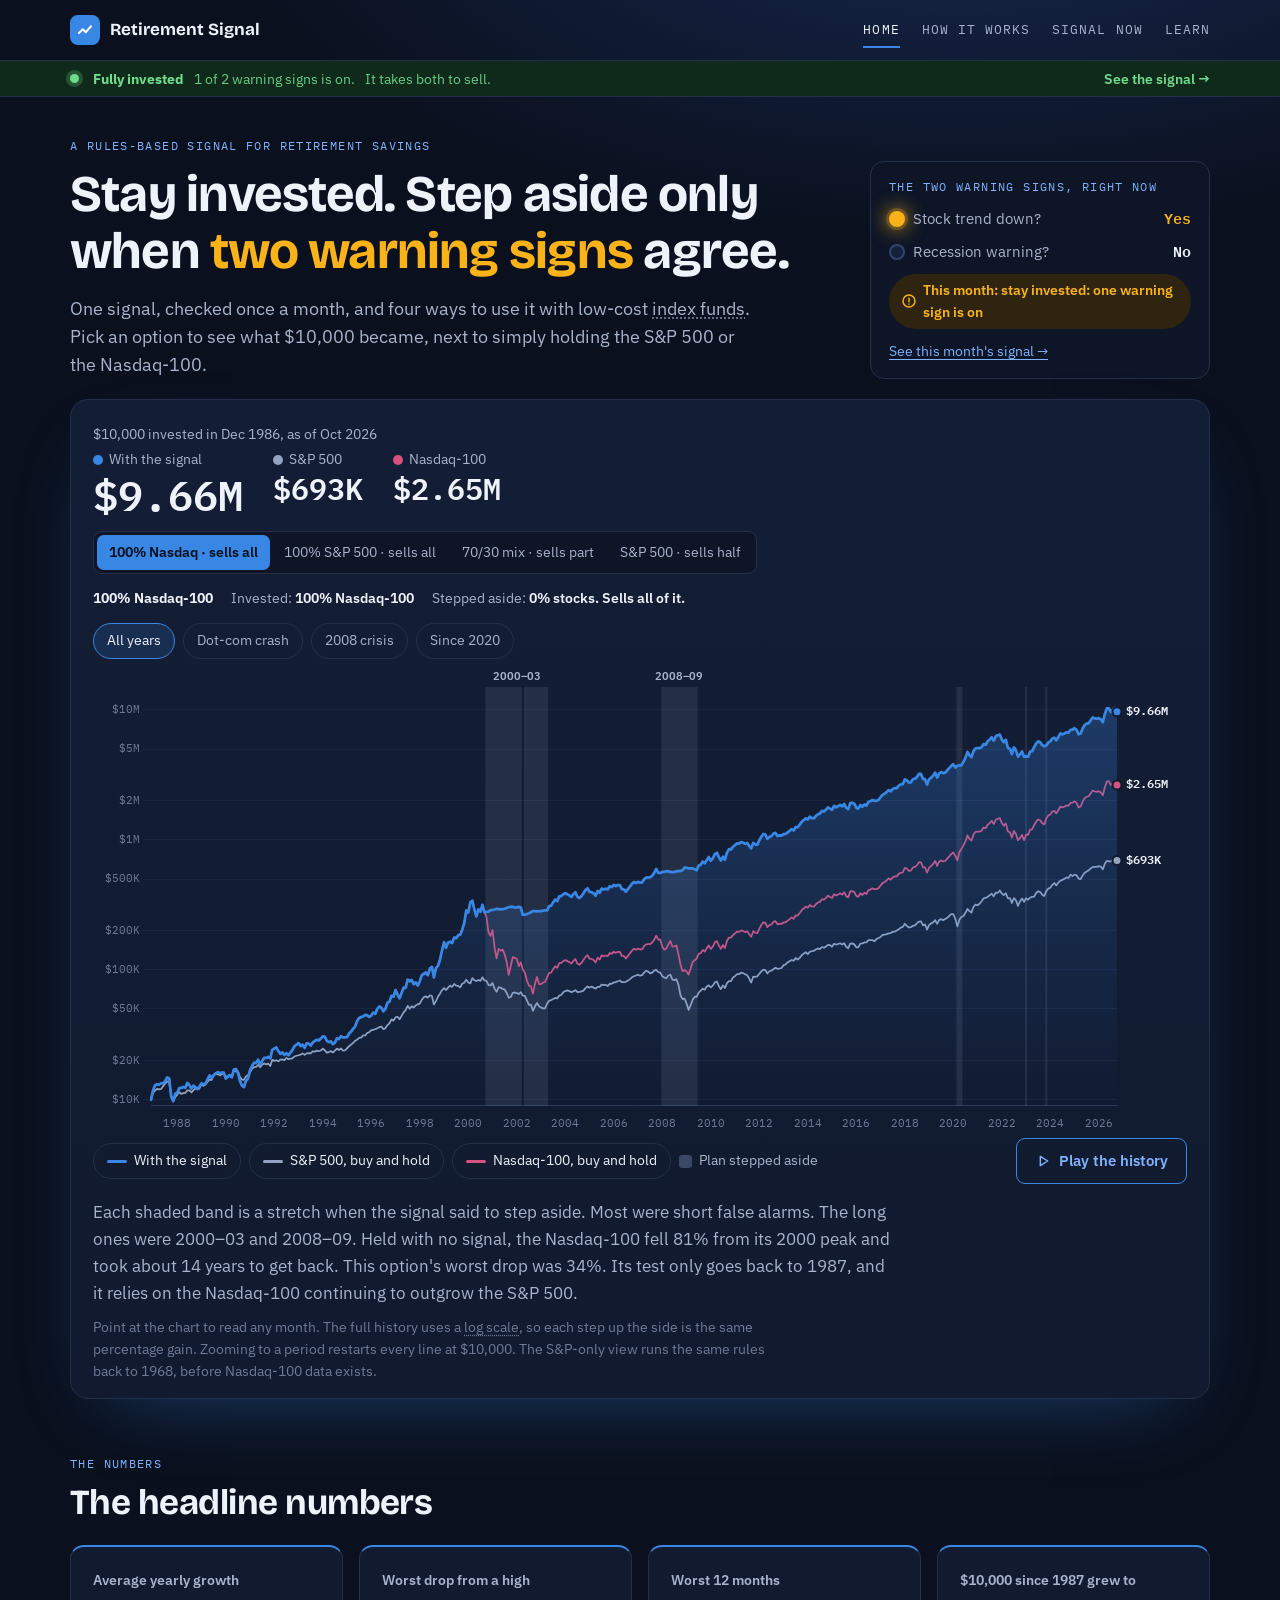
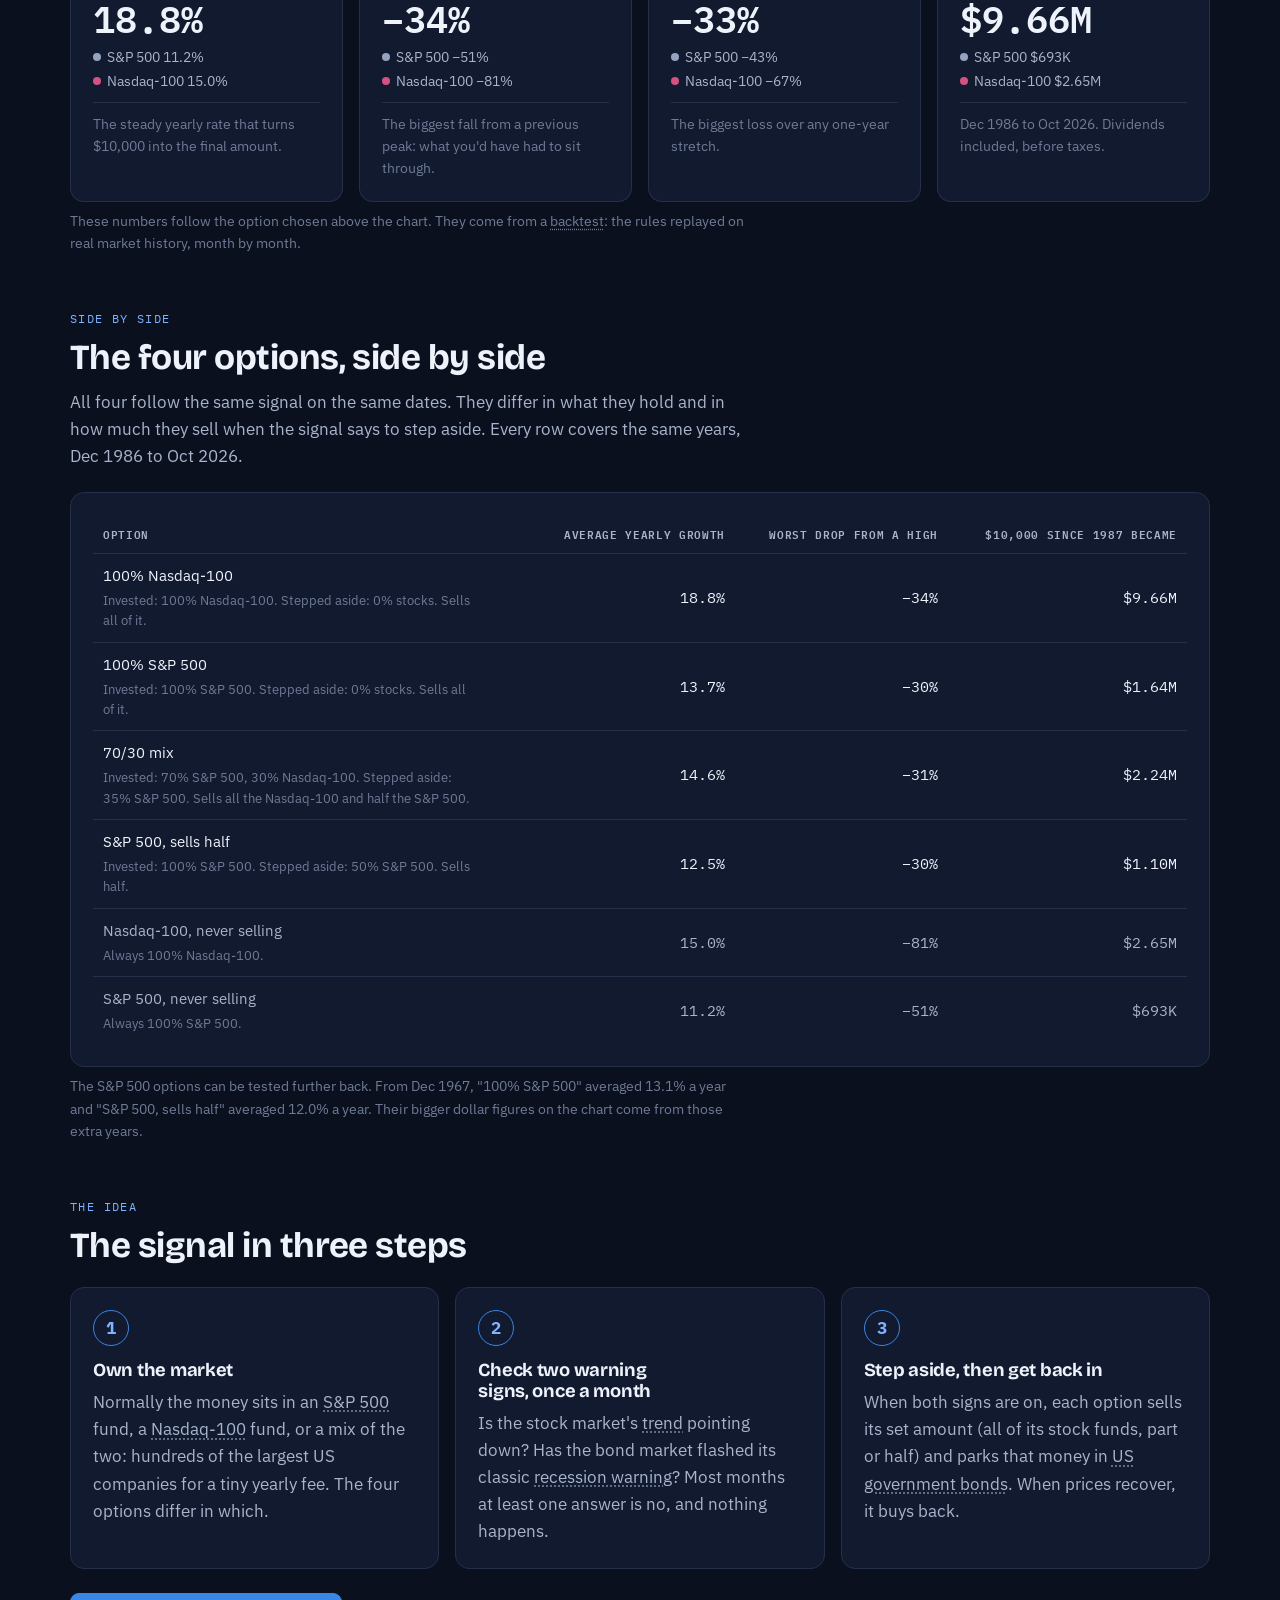
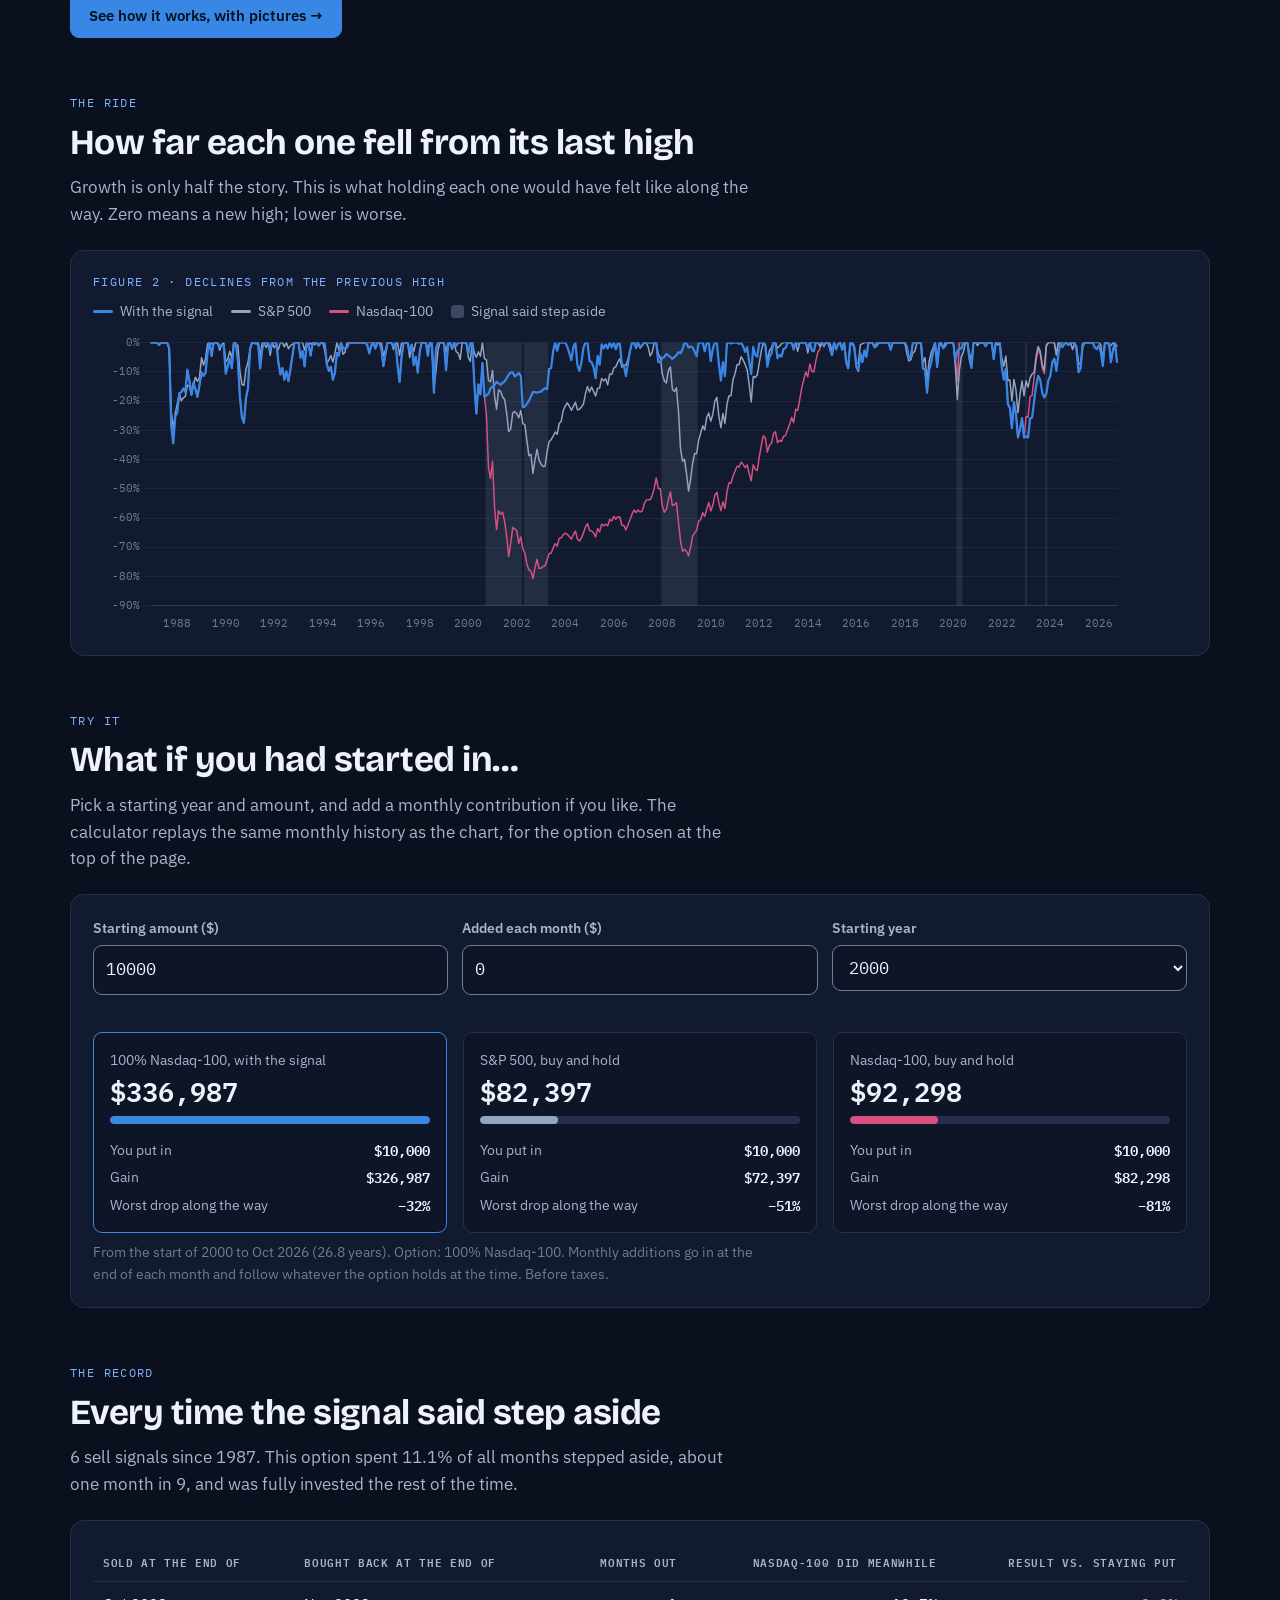
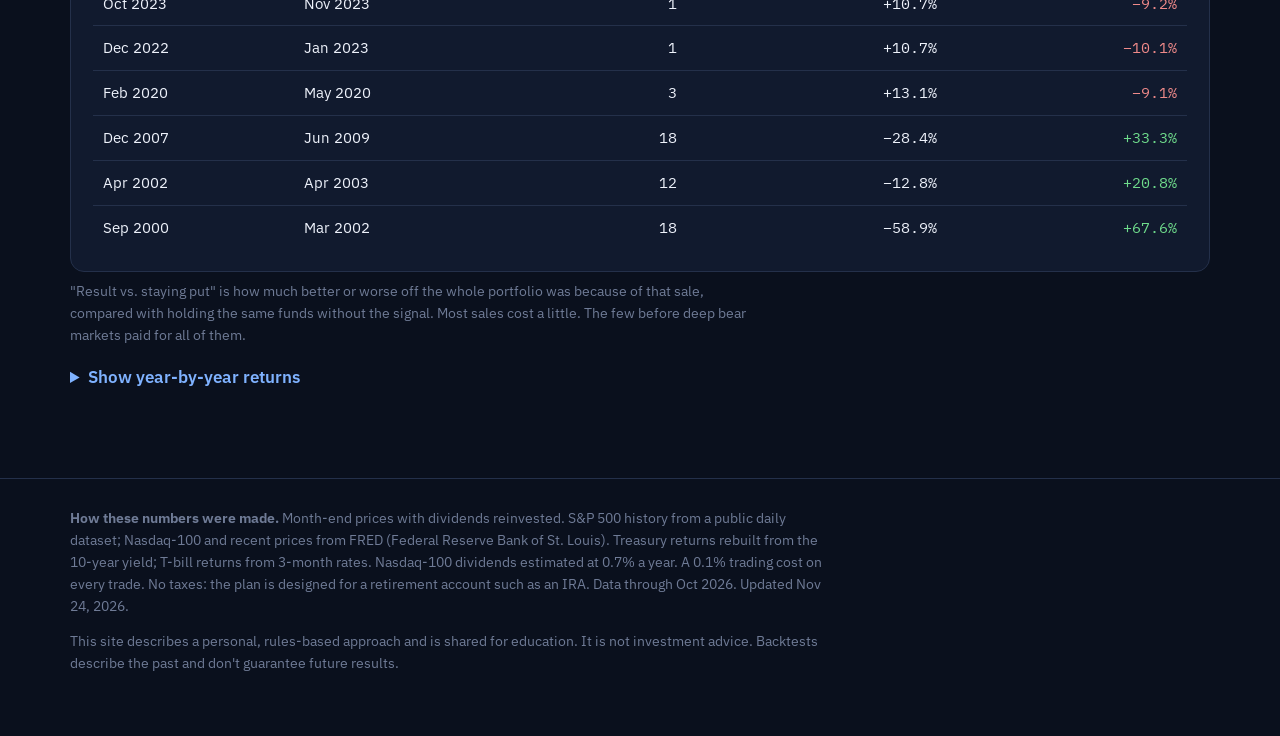
==== index.html @ 0693ae66 "First version of the site" ====
<!DOCTYPE html>
<html lang="en">
<head>
  <!-- The <head> holds information about the page: its title, fonts, styles and scripts. -->
  <meta charset="utf-8">
  <meta name="viewport" content="width=device-width, initial-scale=1">
  <title>Retirement Signal</title>
  <meta name="description" content="A simple, rules-based signal for retirement savings: stay invested in index funds and step aside only when two warning signs agree. Four options, with historical results in plain English.">
  <link rel="icon" href="data:image/svg+xml,%3Csvg xmlns=%27http://www.w3.org/2000/svg%27 viewBox=%270 0 32 32%27%3E%3Crect width=%2732%27 height=%2732%27 rx=%277%27 fill=%27%233987e5%27/%3E%3Cpath d=%27M7 22l6-6 4 4 8-9%27 fill=%27none%27 stroke=%27white%27 stroke-width=%273%27 stroke-linecap=%27round%27 stroke-linejoin=%27round%27/%3E%3C/svg%3E">
  <link rel="preconnect" href="https://fonts.googleapis.com">
  <link rel="preconnect" href="https://fonts.gstatic.com" crossorigin>
  <link rel="stylesheet" href="https://fonts.googleapis.com/css2?family=Bricolage+Grotesque:opsz,wght@12..96,400..800&amp;family=IBM+Plex+Mono:wght@400;500;600&amp;family=IBM+Plex+Sans:wght@400;500;600&amp;display=swap">
  <!-- The ?v=... on each file is a version stamp: when it changes, browsers fetch the new file instead of an old saved copy. -->
  <link rel="stylesheet" href="assets/style.css?v=94b6d9b3">
  <!-- "defer" = download now, run once the page is ready, in this order: chart library, helpers, this page. -->
  <script defer src="assets/vendor/chart.umd.js?v=4.4.1"></script>
  <script defer src="assets/common.js?v=94b6d9b3"></script>
  <script defer src="assets/home.js?v=94b6d9b3"></script>
</head>
<body data-page="home" data-charts="yes">
  <header class="nav">
    <div class="wrap">
      <a class="brand" href="index.html"><span class="brand-mark" aria-hidden="true"><svg viewBox="0 0 24 24" fill="none" stroke="currentColor" stroke-width="2.6" stroke-linecap="round" stroke-linejoin="round"><path d="M4 16l5-5 4 4 7-8"/></svg></span><span class="brand-name">Retirement Signal</span></a>
      <nav class="nav-links" aria-label="Main">
        <a class="link" href="index.html">Home</a>
        <a class="link" href="framework.html">How it works</a>
        <a class="link" href="signal.html">Signal now</a>
        <a class="link" href="learn.html">Learn</a>
      </nav>
    </div>
  </header>

  <!-- A slim strip under the menu that says where things stand right now. common.js fills it in from data/signal.json. -->
  <a class="statusbar" id="statusbar" href="signal.html" hidden>
    <span class="wrap">
      <span class="sb-dot" aria-hidden="true"></span>
      <strong id="sb-state"></strong>
      <span class="sb-detail" id="sb-detail"></span>
      <span class="sb-note" id="sb-note"></span>
      <span class="sb-more">See the signal →</span>
    </span>
  </a>

  <main>
    <section class="hero">
      <div class="wrap hero-grid">
        <div class="hero-head">
          <p class="eyebrow">A rules-based signal for retirement savings</p>
          <h1>Stay invested. Step aside only when <span class="hl">two warning signs</span> agree.</h1>
          <p class="lead">One signal, checked once a month, and four ways to use it with low-cost <a class="term" href="learn.html#index-fund">index funds</a>. Pick an option to see what $10,000 became, next to simply holding the S&amp;P 500 or the Nasdaq-100.</p>
        </div>

        <aside class="hero-side" aria-label="Where the signal stands now">
          <p class="side-title">The two warning signs, right now</p>
          <div class="lamps">
            <div class="lamp" id="lamp-trend" data-state="unknown"><i class="bulb" aria-hidden="true"></i><span class="lamp-name">Stock trend down?</span><b class="lamp-state">…</b></div>
            <div class="lamp" id="lamp-curve" data-state="unknown"><i class="bulb" aria-hidden="true"></i><span class="lamp-name">Recession warning?</span><b class="lamp-state">…</b></div>
          </div>
          <a id="status-pill" class="pill" href="signal.html" hidden></a>
          <a class="side-link" href="signal.html">See this month's signal →</a>
        </aside>

        <!-- The main chart. home.js fills in the numbers, the chips and the lines. -->
        <div class="stage">
          <p class="fig-label">Figure 1 · Growth of $10,000</p>
          <div class="stage-top">
            <div class="readout" aria-live="off">
              <div class="ro-date" id="ro-date">Loading the history…</div>
              <div class="ro-items" id="ro-items"></div>
            </div>
            <div class="toggle" id="view-toggle" role="group" aria-label="Which option to show">
              <button type="button" data-view="ndx100" aria-pressed="true">100% Nasdaq<span class="sep"> · </span><span class="sub">sells all</span></button>
              <button type="button" data-view="sp100" aria-pressed="false">100% S&amp;P 500<span class="sep"> · </span><span class="sub">sells all</span></button>
              <button type="button" data-view="plan7030" aria-pressed="false">70/30 mix<span class="sep"> · </span><span class="sub">sells part</span></button>
              <button type="button" data-view="spcore" aria-pressed="false">S&amp;P 500<span class="sep"> · </span><span class="sub">sells half</span></button>
            </div>
          </div>
          <p class="option-note"><strong id="option-name"></strong><span>Invested: <b id="option-in"></b></span><span>Stepped aside: <b id="option-out"></b></span></p>
          <div class="chips" id="ranges" role="group" aria-label="Zoom to a period"></div>
          <div class="chart-box hero-chart"><canvas id="growth" role="img" aria-label="Growth of $10,000: the chosen option compared with buying and holding the S&amp;P 500 and the Nasdaq-100"></canvas></div>
          <div class="stage-foot">
            <div class="chips legend" id="legend" role="group" aria-label="Show or hide lines"></div>
            <button type="button" class="btn play" id="play"><svg viewBox="0 0 24 24" fill="none" stroke="currentColor" stroke-width="2.2" stroke-linecap="round" stroke-linejoin="round" aria-hidden="true"><path d="M8 5l11 7-11 7z" /></svg><span>Play the history</span></button>
          </div>
          <p class="chart-note" id="reading"></p>
          <p class="chart-fine">Point at the chart to read any month. The full history uses a <a class="term" href="learn.html#log-scale">log scale</a>, so each step up the side is the same percentage gain. Zooming to a period restarts every line at $10,000. The S&amp;P-only view runs the same rules back to 1968, before Nasdaq-100 data exists.</p>
        </div>
      </div>
    </section>

    <section class="section section-stats">
      <div class="wrap">
        <header class="section-head">
          <p class="kicker">The numbers</p>
          <h2>The headline numbers</h2>
        </header>
        <div class="stats">
          <div class="stat"><div class="stat-label">Average yearly growth</div><div class="stat-value" id="s-cagr">–</div><div class="compare" id="s-cagr-b"></div><div class="stat-explain">The steady yearly rate that turns $10,000 into the final amount.</div></div>
          <div class="stat"><div class="stat-label">Worst drop from a high</div><div class="stat-value" id="s-dd">–</div><div class="compare" id="s-dd-b"></div><div class="stat-explain">The biggest fall from a previous peak: what you'd have had to sit through.</div></div>
          <div class="stat"><div class="stat-label">Worst 12 months</div><div class="stat-value" id="s-w12">–</div><div class="compare" id="s-w12-b"></div><div class="stat-explain">The biggest loss over any one-year stretch.</div></div>
          <div class="stat"><div class="stat-label" id="s-end-label">$10,000 grew to</div><div class="stat-value" id="s-end">–</div><div class="compare" id="s-end-b"></div><div class="stat-explain" id="s-end-x">Dividends included, before taxes.</div></div>
        </div>
        <p class="fine">These numbers follow the option chosen above the chart. They come from a <a class="term" href="learn.html#backtest">backtest</a>: the rules replayed on real market history, month by month.</p>
      </div>
    </section>

    <section class="section section-compare" id="compare">
      <div class="wrap">
        <header class="section-head">
          <p class="kicker">Side by side</p>
          <h2>The four options, side by side</h2>
          <p class="intro" id="compare-intro"></p>
        </header>
        <div class="panel table-wrap">
          <table>
            <thead><tr><th>Option</th><th class="num">Average yearly growth</th><th class="num">Worst drop from a high</th><th class="num" id="cmp-end-th">$10,000 became</th></tr></thead>
            <tbody id="compare-body"></tbody>
          </table>
        </div>
        <p class="fine" id="compare-note"></p>
      </div>
    </section>

    <section class="section section-steps">
      <div class="wrap">
        <header class="section-head">
          <p class="kicker">The idea</p>
          <h2>The signal in three steps</h2>
        </header>
        <ol class="steps3">
          <li><h3>Own the market</h3><p>Normally the money sits in an <a class="term" href="learn.html#sp500">S&amp;P 500</a> fund, a <a class="term" href="learn.html#nasdaq100">Nasdaq-100</a> fund, or a mix of the two: hundreds of the largest US companies for a tiny yearly fee. The four options differ in which.</p></li>
          <li><h3>Check two warning signs, once a month</h3><p>Is the stock market's <a class="term" href="learn.html#trend">trend</a> pointing down? Has the bond market flashed its classic <a class="term" href="learn.html#yield-curve">recession warning</a>? Most months at least one answer is no, and nothing happens.</p></li>
          <li><h3>Step aside, then get back in</h3><p>When both signs are on, each option sells its set amount (all of its stock funds, part or half) and parks that money in <a class="term" href="learn.html#treasuries">US government bonds</a>. When prices recover, it buys back.</p></li>
        </ol>
        <p class="actions"><a class="btn primary" href="framework.html">See how it works, with pictures →</a></p>
      </div>
    </section>

    <section class="section section-ride">
      <div class="wrap">
        <header class="section-head">
          <p class="kicker">The ride</p>
          <h2>How far each one fell from its last high</h2>
          <p class="intro">Growth is only half the story. This is what holding each one would have felt like along the way. Zero means a new high; lower is worse.</p>
        </header>
        <div class="panel chart-card">
          <p class="fig-label">Figure 2 · Declines from the previous high</p>
          <div class="legend-static">
            <span><i class="key-line" style="background:var(--c-plan)"></i><span id="lg-plan2">With the signal</span></span>
            <span><i class="key-line" style="background:var(--c-sp)"></i>S&amp;P 500</span>
            <span class="ndx-only"><i class="key-line" style="background:var(--c-ndx)"></i>Nasdaq-100</span>
            <span><i class="key-box"></i>Signal said step aside</span>
          </div>
          <div class="chart-box mid"><canvas id="drawdown" role="img" aria-label="Declines from previous highs: the chosen option compared with the S&amp;P 500 and the Nasdaq-100"></canvas></div>
        </div>
      </div>
    </section>

    <section class="section section-calc" id="calculator">
      <div class="wrap">
        <header class="section-head">
          <p class="kicker">Try it</p>
          <h2>What if you had started in…</h2>
          <p class="intro">Pick a starting year and amount, and add a monthly contribution if you like. The calculator replays the same monthly history as the chart, for the option chosen at the top of the page.</p>
        </header>
        <div class="panel">
          <form class="calc-form" id="calc" novalidate>
            <div class="field"><label for="c-amount">Starting amount ($)</label><input id="c-amount" type="number" min="0" step="1000" value="10000" inputmode="numeric"><div class="field-error" id="e-amount" role="alert"></div></div>
            <div class="field"><label for="c-monthly">Added each month ($)</label><input id="c-monthly" type="number" min="0" step="50" value="0" inputmode="numeric"><div class="field-error" id="e-monthly" role="alert"></div></div>
            <div class="field"><label for="c-year">Starting year</label><select id="c-year"></select><div class="field-error"></div></div>
          </form>
          <div class="results" id="calc-results"></div>
          <p class="fine" id="calc-note"></p>
        </div>
      </div>
    </section>

    <section class="section section-sales">
      <div class="wrap">
        <header class="section-head">
          <p class="kicker">The record</p>
          <h2>Every time the signal said step aside</h2>
          <p class="intro" id="sales-intro"></p>
        </header>
        <div class="panel table-wrap">
          <table>
            <thead><tr><th>Sold at the end of</th><th>Bought back at the end of</th><th class="num">Months out</th><th class="num" id="th-stocks">Stocks did meanwhile</th><th class="num">Result vs. staying put</th></tr></thead>
            <tbody id="sales"></tbody>
          </table>
        </div>
        <p class="fine">"Result vs. staying put" is how much better or worse off the whole portfolio was because of that sale, compared with holding the same funds without the signal. Most sales cost a little. The few before deep bear markets paid for all of them.</p>
        <details class="more">
          <summary>Show year-by-year returns</summary>
          <div class="panel table-wrap">
            <table>
              <thead><tr><th>Year</th><th class="num" id="th-plan-yr">With the signal</th><th class="num">S&amp;P 500</th><th class="num ndx-only">Nasdaq-100</th><th class="num">Vs. S&amp;P 500</th></tr></thead>
              <tbody id="years"></tbody>
            </table>
          </div>
        </details>
      </div>
    </section>
  </main>

  <footer class="footer">
    <div class="wrap">
      <p><strong>How these numbers were made.</strong> Month-end prices with dividends reinvested. S&amp;P 500 history from a public daily dataset; Nasdaq-100 and recent prices from FRED (Federal Reserve Bank of St. Louis). Treasury returns rebuilt from the 10-year yield; T-bill returns from 3-month rates. Nasdaq-100 dividends estimated at 0.7% a year. A 0.1% trading cost on every trade. No taxes: the plan is designed for a retirement account such as an IRA. <span id="updated"></span></p>
      <p>This site describes a personal, rules-based approach and is shared for education. It is not investment advice. Backtests describe the past and don't guarantee future results.</p>
    </div>
  </footer>
</body>
</html>
---- assets/style.css ----
/* ==========================================================================
   style.css — "Night Watch": a dark instrument panel.
   The plan keeps watch; two warning lamps sit beside the chart.

   How CSS works in one sentence: a "selector" picks elements on the page
   (like .panel or h1) and the lines inside { } set how they look.
   The --names in :root are the design's settings. Change a color here
   and it changes everywhere, charts included (the scripts read these too).
   ========================================================================== */
:root {
  color-scheme: dark;
  /* page */
  --bg: #0a101d;  --surface: #111a2e;  --surface-2: #0d1526;  --field: #0d1526;
  --ink: #eef2fb;  --ink-2: #a9b4cc;  --ink-3: #6f7b96;  --line: #24304a;
  --link: #7fb2ff;  --focus: #7fb2ff;  --accent: #3987e5;  --accent-ink: #06101f;
  /* chart lines: this plan, S&P 500, Nasdaq-100 */
  --c-plan: #3987e5;  --c-sp: #93a3c0;  --c-ndx: #d55181;
  --c-band: rgba(147, 163, 192, 0.14);  --c-band-key: #3a4865;
  --c-grid: #1a2540;  --c-axis: #2c3a58;  --c-ink: #eef2fb;  --c-ink-2: #a9b4cc;  --c-ink-3: #6f7b96;
  --c-surface: #111a2e;  --c-tip: #0a101d;  --c-neg: #e66767;
  --chart-area: 0.3;  --chart-plan-width: 2.75;  --tip-radius: 8;
  /* status: good / warning / bad */
  --good: #0ca30c;  --good-bg: #0f2a1b;  --good-ink: #6fdc8c;
  --warn: #fab219;  --warn-bg: #2e2410;  --warn-ink: #fab219;
  --bad: #d03b3b;   --bad-bg: #321717;   --bad-ink: #f08a8a;
  --seg-safe: #199e70;  --seg-bills: #9ec5f4;  --seg-bills-ink: #06101f;
  /* shape and type */
  --radius: 14px;  --radius-sm: 9px;  --wrap: 1180px;
  --font-display: "Bricolage Grotesque", "Segoe UI", system-ui, sans-serif;
  --font-body: "IBM Plex Sans", "Segoe UI", system-ui, sans-serif;
  --font-ui: "IBM Plex Sans", "Segoe UI", system-ui, sans-serif;
  --font-num: "IBM Plex Mono", Consolas, "Courier New", monospace;
}
/* ---------- layout shared by the whole site ---------- */
*, *::before, *::after { box-sizing: border-box; }
html { scroll-behavior: smooth; -webkit-text-size-adjust: 100%; }
body {
  margin: 0;
  background: var(--bg);
  color: var(--ink);
  font-family: var(--font-body);
  font-size: 17px;
  line-height: 1.6;
}
[hidden] { display: none !important; }
a { color: var(--link); text-underline-offset: 3px; }
a.term { color: inherit; text-decoration: underline dotted var(--ink-3); }
a.term:hover { color: var(--link); }
h1, h2, h3 { font-family: var(--font-display); line-height: 1.12; margin: 0; text-wrap: balance; }
p { margin: 0 0 1em; }
strong { font-weight: 650; }
:focus-visible { outline: 3px solid var(--focus); outline-offset: 2px; }
.wrap { width: 100%; max-width: var(--wrap, 1120px); margin: 0 auto; padding: 0 20px; }
.wrap.narrow { max-width: 800px; }

/* navigation */
.nav .wrap { display: flex; align-items: center; justify-content: space-between; gap: 12px 24px; flex-wrap: wrap; min-height: 60px; padding-top: 8px; padding-bottom: 8px; }
.brand { display: inline-flex; align-items: center; gap: 10px; text-decoration: none; color: var(--ink); font-family: var(--font-display); font-weight: 700; }
.brand-mark { width: 30px; height: 30px; display: grid; place-items: center; flex: none; }
.brand-mark svg { width: 18px; height: 18px; }
.nav-links { display: flex; flex-wrap: wrap; gap: 4px 22px; }
.nav .link { color: var(--ink-2); text-decoration: none; font-family: var(--font-ui); font-size: 0.95rem; padding: 6px 0; white-space: nowrap; }
.nav .link:hover, .nav .link[aria-current="page"] { color: var(--ink); }

/* hero: heading, the warning lamps and the main chart */
.hero-grid { display: grid; gap: 20px 32px; grid-template-columns: minmax(0, 1fr); }
.hero-head h1 { font-size: clamp(1.9rem, 4.2vw, 3.2rem); }
.lead { font-size: 1.1rem; color: var(--ink-2); max-width: 62ch; margin: 14px 0 0; }
.eyebrow, .kicker, .fig-label, .side-title, .rule-when { font-family: var(--font-ui); font-size: 0.8rem; margin: 0 0 10px; color: var(--ink-2); }
.hero-side { display: flex; flex-direction: column; gap: 10px; align-items: flex-start; min-width: 0; }
.side-title { margin: 0; }
.side-link { font-family: var(--font-ui); font-size: 0.9rem; }
.lamps { display: flex; flex-wrap: wrap; gap: 8px 18px; }
.lamp { display: inline-flex; align-items: center; gap: 8px; font-family: var(--font-ui); font-size: 0.92rem; }
.bulb { width: 14px; height: 14px; border-radius: 50%; flex: none; background: var(--ink-3); }
.lamp[data-state="on"] .bulb { background: var(--warn); }
.lamp[data-state="off"] .bulb { background: var(--good); }
.lamp-name { color: var(--ink-2); }
.pill { display: inline-flex; align-items: center; gap: 6px; padding: 5px 12px; border-radius: 999px; font-family: var(--font-ui); font-weight: 600; font-size: 0.88rem; text-decoration: none; }
.pill svg { width: 16px; height: 16px; flex: none; }
.pill.good { background: var(--good-bg); color: var(--good-ink); }
.pill.warn { background: var(--warn-bg); color: var(--warn-ink); }
.pill.bad { background: var(--bad-bg); color: var(--bad-ink); }

.stage { min-width: 0; }
.stage-top { display: flex; flex-wrap: wrap; justify-content: space-between; align-items: flex-end; gap: 12px 24px; }
.readout { min-width: 0; }
.ro-date { font-family: var(--font-ui); font-size: 0.9rem; color: var(--ink-2); min-height: 1.4em; }
.ro-items { display: flex; flex-wrap: wrap; gap: 6px 30px; margin-top: 4px; }
.ro-name { display: flex; align-items: center; gap: 6px; font-family: var(--font-ui); font-size: 0.85rem; color: var(--ink-2); }
.ro-val { display: block; font-family: var(--font-num); font-size: clamp(1.25rem, 2.6vw, 1.9rem); font-weight: 600; line-height: 1.15; font-variant-numeric: tabular-nums; }
.ro-plan .ro-val { font-size: clamp(1.6rem, 3.6vw, 2.6rem); }
.dot { width: 10px; height: 10px; border-radius: 50%; display: inline-block; flex: none; }
.toggle { display: inline-flex; flex-wrap: wrap; gap: 2px; padding: 3px; border: 1px solid var(--line); border-radius: var(--radius-sm); background: var(--surface); }
.toggle button, .chip, .btn { font: inherit; font-family: var(--font-ui); cursor: pointer; }
.toggle button { font-size: 0.85rem; border: 0; background: transparent; color: var(--ink-2); padding: 7px 12px; border-radius: calc(var(--radius-sm) - 2px); }
.toggle button[aria-pressed="true"] { background: var(--accent); color: var(--accent-ink); font-weight: 600; }
.chips { display: flex; flex-wrap: wrap; gap: 8px; align-items: center; margin: 14px 0 6px; }
.chip { display: inline-flex; align-items: center; gap: 7px; font-size: 0.85rem; padding: 6px 13px; border-radius: 999px; border: 1px solid var(--line); background: transparent; color: var(--ink-2); }
.chip:hover { color: var(--ink); border-color: var(--ink-3); }
.chip[aria-pressed="true"] { background: var(--ink); color: var(--bg); border-color: var(--ink); }
.chip.series[aria-pressed="true"] { background: transparent; color: var(--ink); border-color: var(--line); }
.chip.series[aria-pressed="false"] { opacity: 0.5; text-decoration: line-through; }
.chip-key, .legend-static span { display: inline-flex; align-items: center; gap: 7px; font-family: var(--font-ui); font-size: 0.85rem; color: var(--ink-2); }
.legend-static { display: flex; flex-wrap: wrap; gap: 6px 18px; margin-bottom: 10px; }
.key-line { width: 20px; height: 3px; border-radius: 2px; display: inline-block; flex: none; }
.key-line.dashed { background: repeating-linear-gradient(90deg, var(--c-sp) 0 6px, transparent 6px 10px); }
.key-box { width: 13px; height: 13px; border-radius: 3px; display: inline-block; flex: none; background: var(--c-band-key); }
.key-box.k-pos { background: color-mix(in srgb, var(--c-plan) 35%, transparent); }
.key-box.k-neg { background: color-mix(in srgb, var(--c-neg) 65%, transparent); }
.key-box.k-pos.solid { background: var(--c-plan); }
.key-box.k-neg.solid { background: var(--c-neg); }
.chart-box { position: relative; height: 240px; }
.chart-box.hero-chart { height: clamp(320px, 52vh, 520px); }
.chart-box.mid { height: 300px; }
.stage-foot { display: flex; flex-wrap: wrap; justify-content: space-between; align-items: center; gap: 10px 20px; }
.stage-foot .chips { margin: 10px 0; }
.btn { display: inline-flex; align-items: center; gap: 8px; text-decoration: none; font-weight: 600; font-size: 0.92rem; padding: 10px 18px; border-radius: var(--radius-sm); border: 1px solid var(--line); background: var(--surface); color: var(--ink); }
.btn svg { width: 16px; height: 16px; }
.btn.primary { background: var(--accent); border-color: var(--accent); color: var(--accent-ink); }
.chart-note { color: var(--ink-2); margin: 10px 0 6px; max-width: 80ch; }
.chart-fine, .fine { font-size: 0.86rem; color: var(--ink-3); margin: 8px 0 0; max-width: 85ch; }
.fine strong { color: var(--ink-2); }

/* sections */
.section { padding: 56px 0 0; }
.section-head { margin-bottom: 22px; }
.section-head h2, .page-head h1 { font-size: clamp(1.5rem, 3vw, 2.2rem); }
.page-head h1 { font-size: clamp(1.9rem, 4.2vw, 3rem); }
.page-head { padding: 44px 0 8px; }
.intro { color: var(--ink-2); font-size: 1.05rem; max-width: 68ch; margin: 12px 0 0; }
.actions { display: flex; flex-wrap: wrap; gap: 12px; margin: 24px 0 0; }
.panel, .card, .stat { background: var(--surface); border: 1px solid var(--line); border-radius: var(--radius); padding: 22px; min-width: 0; }
.wrap > .panel + .panel, .wrap > .cards + .panel, .wrap > .split + .panel, .wrap > .status + .panel { margin-top: 16px; }

/* headline numbers */
.stats { display: grid; gap: 16px; grid-template-columns: repeat(auto-fit, minmax(230px, 1fr)); }
.stat-label { font-family: var(--font-ui); font-size: 0.88rem; font-weight: 600; color: var(--ink-2); }
.stat-value { font-family: var(--font-num); font-size: 2.3rem; font-weight: 600; line-height: 1.1; margin: 8px 0 6px; font-variant-numeric: tabular-nums; }
.compare { display: flex; flex-wrap: wrap; gap: 2px 14px; font-family: var(--font-ui); font-size: 0.86rem; color: var(--ink-2); }
.compare span { display: inline-flex; align-items: center; gap: 6px; white-space: nowrap; }
.compare .dot { width: 8px; height: 8px; }
.stat-explain { font-size: 0.86rem; color: var(--ink-3); margin-top: 10px; padding-top: 10px; border-top: 1px solid var(--line); }

/* three steps */
.steps3 { list-style: none; counter-reset: s; margin: 0; padding: 0; display: grid; gap: 16px; grid-template-columns: minmax(0, 1fr); }
@media (min-width: 860px) { .steps3 { grid-template-columns: repeat(3, minmax(0, 1fr)); } }
.steps3 li { counter-increment: s; background: var(--surface); border: 1px solid var(--line); border-radius: var(--radius); padding: 22px; }
.steps3 li::before { content: counter(s); display: grid; place-items: center; width: 36px; height: 36px; border-radius: 50%; background: var(--accent); color: var(--accent-ink); font-family: var(--font-num); font-weight: 700; margin-bottom: 14px; }
.steps3 h3, .card h3 { font-size: 1.15rem; margin-bottom: 8px; }
.steps3 p, .card p { color: var(--ink-2); margin: 0; }

/* calculator */
.calc-form { display: grid; gap: 14px; grid-template-columns: repeat(auto-fit, minmax(190px, 1fr)); margin-bottom: 18px; }
.field label { display: block; font-family: var(--font-ui); font-size: 0.86rem; font-weight: 600; color: var(--ink-2); margin-bottom: 6px; }
.field input, .field select { width: 100%; font: inherit; font-family: var(--font-num); padding: 10px 12px; border-radius: var(--radius-sm); border: 1px solid var(--ink-3); background: var(--field); color: var(--ink); }
.field-error { color: var(--bad-ink); font-family: var(--font-ui); font-size: 0.8rem; min-height: 1.2em; margin-top: 4px; }
.results { display: grid; gap: 16px; grid-template-columns: repeat(auto-fit, minmax(230px, 1fr)); transition: opacity 0.15s; }
.results.stale { opacity: 0.35; }
.result { border: 1px solid var(--line); border-radius: var(--radius-sm); padding: 16px; background: var(--surface-2); min-width: 0; }
.result-name { font-family: var(--font-ui); font-size: 0.86rem; color: var(--ink-2); }
.result-value { font-family: var(--font-num); font-size: 1.7rem; font-weight: 600; line-height: 1.2; margin: 4px 0 8px; font-variant-numeric: tabular-nums; }
.result-bar { height: 8px; border-radius: 4px; background: var(--line); margin-bottom: 10px; overflow: hidden; }
.result-bar i { display: block; height: 100%; border-radius: 4px; }
.result.plan .result-bar i { background: var(--c-plan); }
.result.sp .result-bar i { background: var(--c-sp); }
.result.ndx .result-bar i { background: var(--c-ndx); }
.result-row { display: flex; justify-content: space-between; gap: 12px; font-family: var(--font-ui); font-size: 0.88rem; color: var(--ink-2); padding-top: 5px; }
.result-row b { color: var(--ink); font-family: var(--font-num); font-weight: 600; font-variant-numeric: tabular-nums; }

/* tables */
.table-wrap { overflow-x: auto; }
table { width: 100%; border-collapse: collapse; font-size: 0.93rem; }
th, td { text-align: left; padding: 10px 10px; border-bottom: 1px solid var(--line); }
th { font-family: var(--font-ui); color: var(--ink-2); font-weight: 600; font-size: 0.82rem; vertical-align: bottom; }
td.muted { color: var(--ink-2); }
td.num, th.num { text-align: right; font-family: var(--font-num); font-variant-numeric: tabular-nums; white-space: nowrap; }
tbody tr:last-child td { border-bottom: 0; }
.up { color: var(--good-ink); }
.down { color: var(--bad-ink); }
details.more { margin-top: 18px; }
details > summary { cursor: pointer; font-family: var(--font-ui); font-weight: 600; color: var(--link); margin-bottom: 14px; }

/* how it works */
.cards { display: grid; gap: 16px; }
.cards.cols-3 { grid-template-columns: minmax(0, 1fr); }
@media (min-width: 640px) { .cards.cols-3 { grid-template-columns: repeat(2, minmax(0, 1fr)); } }
@media (min-width: 960px) { .cards.cols-3 { grid-template-columns: repeat(3, minmax(0, 1fr)); } }
.rule { border-top-width: 4px; }
.rule.go { border-top-color: var(--good); }
.rule.stop { border-top-color: var(--bad); }
.rule.wait { border-top-color: var(--warn); }
.rule-when { margin-bottom: 6px; }
.allocs { margin-top: 16px; }
.alloc + .alloc { margin-top: 18px; }
.alloc-name { font-family: var(--font-ui); font-weight: 600; margin-bottom: 8px; }
.bar { display: flex; gap: 2px; min-height: 34px; border-radius: 6px; overflow: hidden; }
.seg { display: flex; align-items: center; padding: 6px 10px; font-family: var(--font-ui); font-size: 0.82rem; font-weight: 600; line-height: 1.2; color: #fff; min-width: 0; }
.seg.s-sp { background: var(--c-plan); }
.seg.s-ndx { background: var(--c-ndx); }
.seg.s-safe { background: var(--seg-safe); }
.seg.s-bills { background: var(--seg-bills); color: var(--seg-bills-ink); }
.split { display: grid; gap: 24px; align-items: start; grid-template-columns: minmax(0, 1fr); }
@media (min-width: 900px) { .split { grid-template-columns: minmax(0, 5fr) minmax(0, 7fr); } .split.even { grid-template-columns: minmax(0, 1fr) minmax(0, 1fr); } }
.prose p { max-width: 62ch; }
.callout { border-left: 3px solid var(--accent); padding: 2px 0 2px 16px; color: var(--ink-2); }
figure { margin: 0; }
.figure { background: var(--surface); border: 1px solid var(--line); border-radius: var(--radius); padding: 18px; }
.figure svg { width: 100%; height: auto; display: block; }
.figure figcaption { font-size: 0.86rem; color: var(--ink-3); margin-top: 10px; }
.timeline { list-style: none; margin: 0; padding: 0; }
.timeline li { position: relative; padding: 0 0 20px 32px; }
.timeline li:last-child { padding-bottom: 0; }
.timeline li::before { content: ""; position: absolute; left: 8px; top: 8px; bottom: -8px; width: 2px; background: var(--line); }
.timeline li:last-child::before { display: none; }
.timeline li::after { content: ""; position: absolute; left: 2px; top: 6px; width: 14px; height: 14px; border-radius: 50%; background: var(--surface); border: 3px solid var(--ink-3); }
.timeline li.stop::after { border-color: var(--bad); }
.timeline li.go::after { border-color: var(--good); }
.timeline li.warn::after { border-color: var(--warn); }
.timeline .when { font-family: var(--font-ui); font-weight: 700; }
.timeline p { margin: 2px 0 0; color: var(--ink-2); font-size: 0.96rem; }
.reading { margin: 16px 0 0; padding: 14px 18px; border-radius: var(--radius-sm); background: var(--surface-2); border: 1px solid var(--line); font-weight: 600; }
.limits { margin: 0; padding-left: 1.2em; max-width: 75ch; }
.limits li { margin-bottom: 10px; color: var(--ink-2); }
.limits strong { color: var(--ink); }

/* signal page */
.status { display: flex; gap: 18px; align-items: flex-start; background: var(--surface); border: 1px solid var(--line); border-radius: var(--radius); padding: 24px; border-left: 8px solid var(--ink-3); }
.status[data-kind="good"] { border-left-color: var(--good); }
.status[data-kind="warn"] { border-left-color: var(--warn); }
.status[data-kind="bad"] { border-left-color: var(--bad); }
.status-icon { width: 54px; height: 54px; border-radius: 50%; display: grid; place-items: center; flex: none; background: var(--surface-2); color: var(--ink-2); }
.status-icon svg { width: 28px; height: 28px; }
.status[data-kind="good"] .status-icon { background: var(--good-bg); color: var(--good-ink); }
.status[data-kind="warn"] .status-icon { background: var(--warn-bg); color: var(--warn-ink); }
.status[data-kind="bad"] .status-icon { background: var(--bad-bg); color: var(--bad-ink); }
.status-body { min-width: 0; }
.status-label { font-family: var(--font-ui); font-size: 0.88rem; color: var(--ink-2); margin: 0 0 4px; }
.status-title { font-family: var(--font-display); font-size: clamp(1.5rem, 3.6vw, 2.3rem); font-weight: 700; line-height: 1.12; margin: 0 0 10px; text-wrap: balance; }
.status-means { margin: 0 0 6px; max-width: 70ch; }
.banner { background: var(--warn-bg); color: var(--warn-ink); border-radius: var(--radius-sm); padding: 12px 16px; margin-top: 14px; }
.checks { display: grid; gap: 16px; grid-template-columns: repeat(auto-fit, minmax(300px, 1fr)); margin: 16px 0 12px; }
.check h3 { font-size: 1.25rem; margin: 6px 0 10px; }
.check p { color: var(--ink-2); }
.lamp.big .bulb { width: 18px; height: 18px; }
.meter { margin: 6px 0 14px; }
.meter-track { position: relative; height: 10px; border-radius: 5px; background: linear-gradient(90deg, var(--warn-bg) 0 50%, var(--good-bg) 50% 100%); border: 1px solid var(--line); }
.meter-mid { position: absolute; left: 50%; top: -5px; bottom: -5px; width: 2px; background: var(--ink-2); }
.meter-dot { position: absolute; top: 50%; left: 50%; width: 18px; height: 18px; border-radius: 50%; transform: translate(-50%, -50%); background: var(--good); border: 3px solid var(--surface); box-shadow: 0 0 0 1px var(--ink-3); }
.meter-dot[data-side="below"] { background: var(--warn); }
.meter-scale { display: flex; justify-content: space-between; font-family: var(--font-ui); font-size: 0.76rem; color: var(--ink-3); margin-top: 8px; }
.dots { display: grid; grid-template-columns: repeat(24, minmax(0, 1fr)); gap: 4px; max-width: 420px; margin: 6px 0 6px; }
.mdot { aspect-ratio: 1; border-radius: 50%; border: 2px solid var(--ink-3); }
.mdot.inv { background: var(--c-neg); border-color: var(--c-neg); }
.dots.spent .mdot.inv { background: var(--ink-3); border-color: var(--ink-3); opacity: .55; }
.kv { display: grid; grid-template-columns: 1fr auto; gap: 6px 16px; margin: 12px 0 0; font-size: 0.93rem; }
.kv dt { color: var(--ink-2); font-family: var(--font-ui); }
.kv dd { margin: 0; text-align: right; font-family: var(--font-num); font-weight: 600; font-variant-numeric: tabular-nums; }
.numbered { margin: 0; padding-left: 1.3em; }
.numbered li { margin-bottom: 12px; padding-left: 4px; }
.numbered li:last-child { margin-bottom: 0; }

/* learn page */
.faq details { background: var(--surface); border: 1px solid var(--line); border-radius: var(--radius-sm); padding: 2px 18px; margin-bottom: 10px; }
.faq summary { color: var(--ink); font-family: var(--font-display); font-size: 1.08rem; margin: 13px 0; }
.faq details p { color: var(--ink-2); }
.gl-search { max-width: 380px; margin-bottom: 16px; }
.glossary { display: grid; gap: 12px; grid-template-columns: repeat(auto-fit, minmax(290px, 1fr)); margin: 0; }
.glossary > div { background: var(--surface); border: 1px solid var(--line); border-radius: var(--radius-sm); padding: 16px 18px; scroll-margin-top: 90px; }
.glossary > div:target { outline: 3px solid var(--focus); }
.glossary dt { font-family: var(--font-display); font-weight: 700; margin-bottom: 4px; }
.glossary dd { margin: 0; color: var(--ink-2); font-size: 0.95rem; }

/* footer and messages */
.footer { margin-top: 72px; padding: 28px 0 48px; border-top: 1px solid var(--line); color: var(--ink-3); font-size: 0.86rem; }
.footer p { max-width: 95ch; }
.error { background: var(--bad-bg); color: var(--bad-ink); padding: 14px 18px; border-radius: var(--radius-sm); margin: 16px auto; max-width: 1080px; font-family: var(--font-ui); }

@media (max-width: 640px) {
  body { font-size: 16px; }
  .section { padding-top: 40px; }
  .panel, .card, .stat, .steps3 li { padding: 18px; }
  .chart-box.hero-chart { height: 340px; }
  .status { flex-direction: column; gap: 12px; padding: 20px; }
  .seg { font-size: 0.72rem; padding: 5px 6px; }
  .nav-links { gap: 2px 16px; }
  .stage-top .toggle { display: flex; width: 100%; }
  .toggle button { flex: 1 1 0; padding: 7px 4px; white-space: nowrap; }
  .toggle .sep { display: none; }
  .toggle .sub { display: block; font-size: 0.72rem; font-weight: 400; opacity: 0.85; }
}
@media (prefers-reduced-motion: reduce) { html { scroll-behavior: auto; } * { transition: none !important; animation: none !important; } }

/* The side-by-side table on phones: let the headings wrap and tighten the cells so all four columns fit */
@media (max-width: 640px) {
  .section-compare table { font-size: 0.86rem; }
  .section-compare th.num { white-space: normal; }
  .section-compare th, .section-compare td { padding-left: 6px; padding-right: 6px; }
  .section-compare td:first-child { min-width: 7.5em; }
}

/* The slim "where the plan stands now" strip under the menu */
.statusbar { display: block; text-decoration: none; font-family: var(--font-ui); font-size: 0.9rem; line-height: 1.35; border-bottom: 1px solid var(--line); }
.statusbar[hidden] { display: none; }
.statusbar .wrap { display: flex; align-items: center; gap: 4px 10px; flex-wrap: wrap; padding-top: 8px; padding-bottom: 8px; }
.statusbar.good { background: var(--good-bg); color: var(--good-ink); }
.statusbar.warn { background: var(--warn-bg); color: var(--warn-ink); }
.sb-dot { width: 9px; height: 9px; border-radius: 50%; background: currentColor; flex: none; box-shadow: 0 0 0 4px color-mix(in srgb, currentColor 24%, transparent); margin-right: 4px; }
.statusbar strong { font-weight: 700; }
.sb-detail, .sb-note { opacity: 0.92; }
@media (max-width: 640px) { .sb-note, .sb-more { display: none; } .statusbar { font-size: 0.86rem; } }
.sb-more { margin-left: auto; font-weight: 600; white-space: nowrap; }
.statusbar:hover .sb-more { text-decoration: underline; }
body[data-page="signal"] .sb-more { display: none; }

/* The four options: the note under the buttons, the second line in table cells, and the in/out bars on How it works */
.option-note { display: flex; flex-wrap: wrap; gap: 4px 18px; margin: 12px 0 12px; font-size: 0.9rem; color: var(--ink-2); }
.option-note strong, .option-note b { color: var(--ink); }
.option-note b { font-weight: 600; }
.cell-sub { display: block; margin-top: 3px; font-size: 0.8rem; font-weight: 400; color: var(--ink-3); white-space: normal; max-width: 46ch; }
.options .opt + .opt { margin-top: 22px; padding-top: 20px; border-top: 1px solid var(--line); }
.opt-name { margin: 0 0 10px; font-size: 1.05rem; }
@media (max-width: 640px) {
  .stage-top .toggle { display: grid; grid-template-columns: 1fr 1fr; }
  .section-compare td:first-child { min-width: 9.5em; }
}

/* ---------- Night Watch: the look ---------- */
body { background: radial-gradient(1100px 520px at 75% -120px, #17284f 0%, rgba(23, 40, 79, 0) 70%), var(--bg); background-repeat: no-repeat; }
h1, h2, h3 { font-weight: 700; letter-spacing: -0.015em; }
.hl { color: var(--warn); }
.nav { border-bottom: 1px solid var(--line); }
.brand-mark { background: var(--accent); color: #fff; border-radius: 8px; }
.nav .link { font-family: var(--font-num); font-size: 0.82rem; text-transform: uppercase; letter-spacing: 0.08em; border-bottom: 2px solid transparent; }
.nav .link[aria-current="page"] { border-bottom-color: var(--accent); }
.eyebrow, .kicker, .fig-label, .side-title, .rule-when { font-family: var(--font-num); text-transform: uppercase; letter-spacing: 0.12em; font-size: 0.72rem; color: var(--link); }

.hero { padding: 40px 0 0; }
@media (min-width: 980px) {
  .hero-grid { grid-template-columns: minmax(0, 1fr) 340px; grid-template-areas: "head side" "stage stage"; align-items: end; }
  .hero-head { grid-area: head; }  .hero-side { grid-area: side; }  .stage { grid-area: stage; }
}
.hero-side { background: var(--surface-2); border: 1px solid var(--line); border-radius: var(--radius); padding: 16px 18px; }
.hero-side .lamps { flex-direction: column; gap: 10px; width: 100%; }
.lamp { width: 100%; }
.lamp-state { margin-left: auto; font-family: var(--font-num); font-weight: 600; }
/* a lamp that is off is dark; a lamp that is on glows amber */
.bulb { width: 16px; height: 16px; background: #1a2540; box-shadow: inset 0 0 0 2px #2c3a58; }
.lamp[data-state="off"] .bulb { background: #16203a; box-shadow: inset 0 0 0 2px #33426a; }
.lamp[data-state="on"] .bulb { background: var(--warn); box-shadow: 0 0 0 3px rgba(250, 178, 25, 0.22), 0 0 18px 4px rgba(250, 178, 25, 0.55); }
.lamp[data-state="on"] .lamp-state { color: var(--warn); }
.side-link { color: var(--link); }

.stage { background: linear-gradient(180deg, #131e36 0%, var(--surface) 100%); border: 1px solid var(--line); border-radius: 18px; padding: 22px 22px 16px; box-shadow: 0 30px 80px -40px rgba(57, 135, 229, 0.45); }
.stage .fig-label { display: none; }
.ro-val { color: var(--ink); }
.toggle { background: var(--surface-2); }
.chip[aria-pressed="true"] { background: rgba(57, 135, 229, 0.16); color: var(--ink); border-color: var(--accent); }
.btn.play { background: transparent; border-color: var(--accent); color: var(--link); }
.btn.play:hover, .btn:hover { border-color: var(--link); }
.btn.primary:hover { filter: brightness(1.1); }

.stat { border-top: 2px solid var(--accent); }
.steps3 li::before { background: transparent; color: var(--link); border: 1px solid var(--accent); }
.result.plan { border-color: var(--accent); }
th { font-family: var(--font-num); text-transform: uppercase; letter-spacing: 0.06em; font-size: 0.7rem; }
.status { background: linear-gradient(180deg, #131e36 0%, var(--surface) 100%); }
.reading { border-left: 3px solid var(--accent); }
.meter-track { background: linear-gradient(90deg, #3a2c10 0 50%, #12301f 50% 100%); }
.footer { color: var(--ink-3); }
@media (max-width: 979px) { .hero-side { order: 3; } }
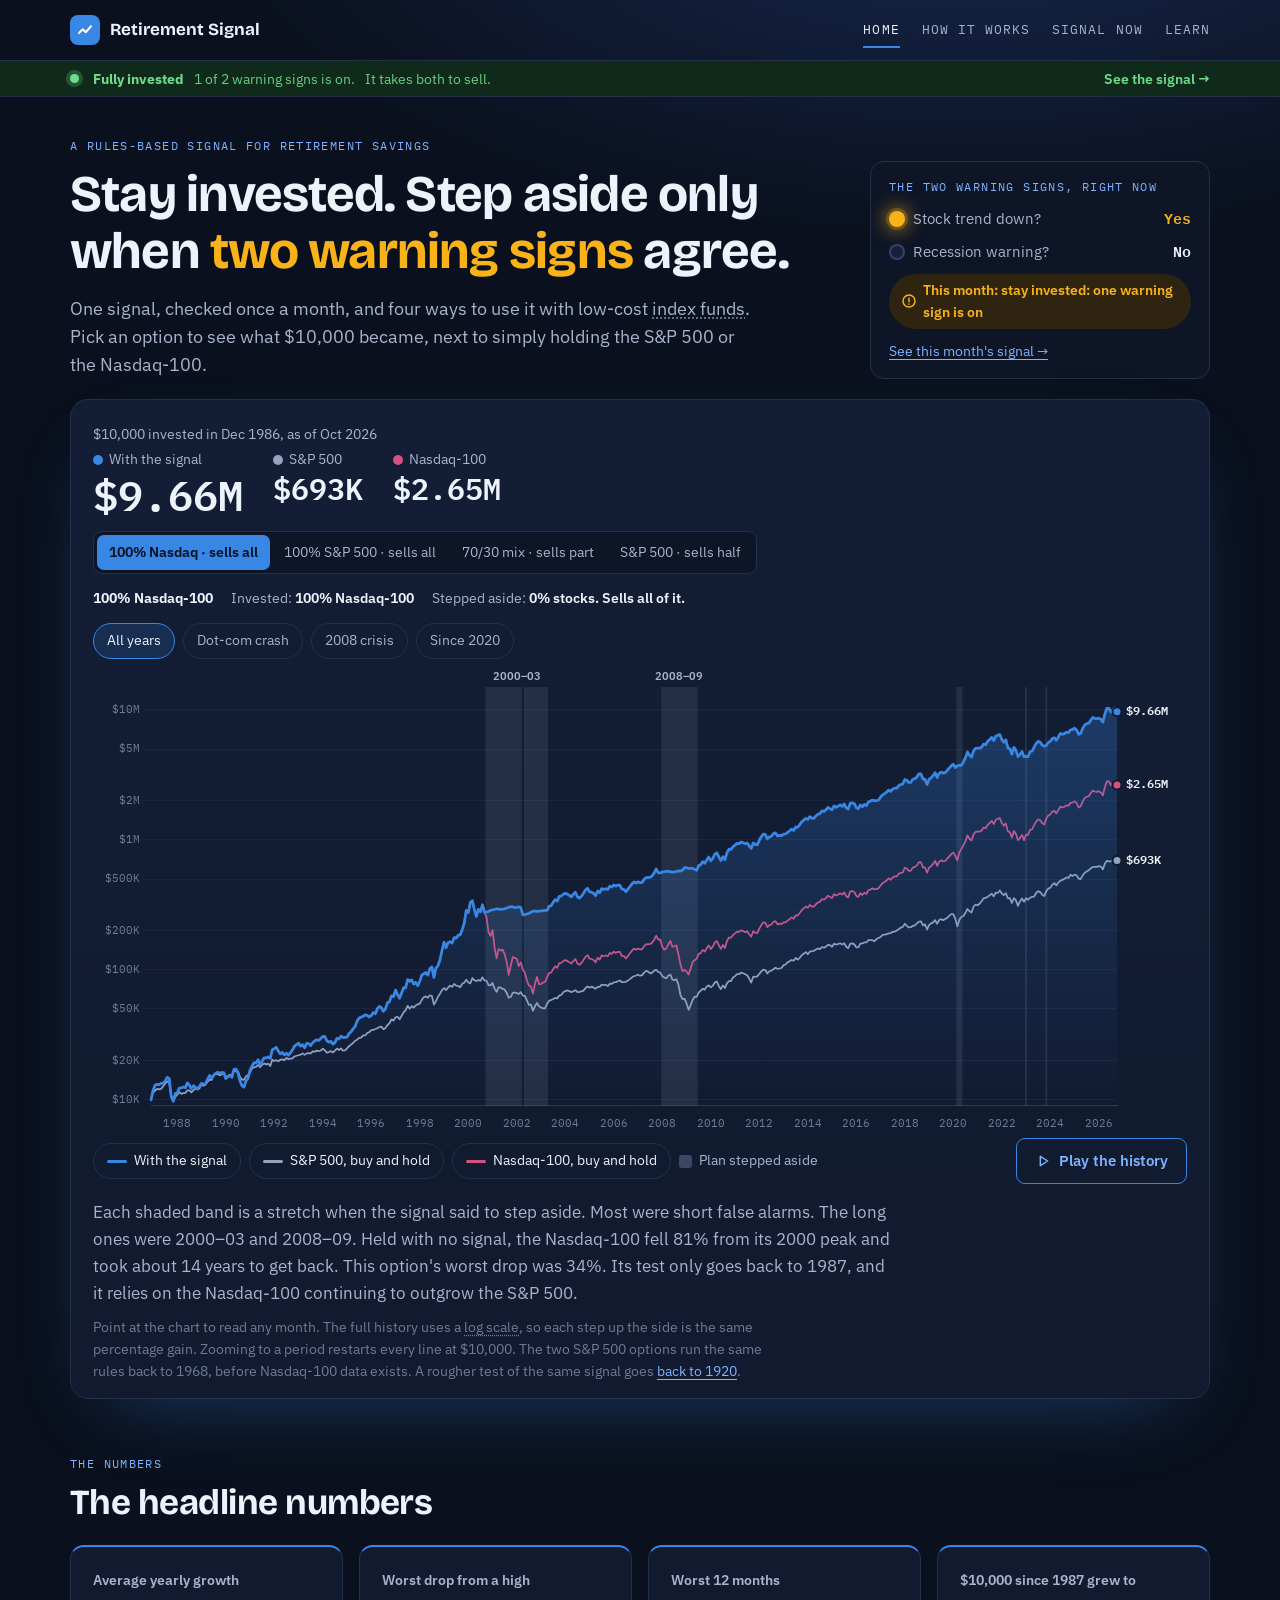
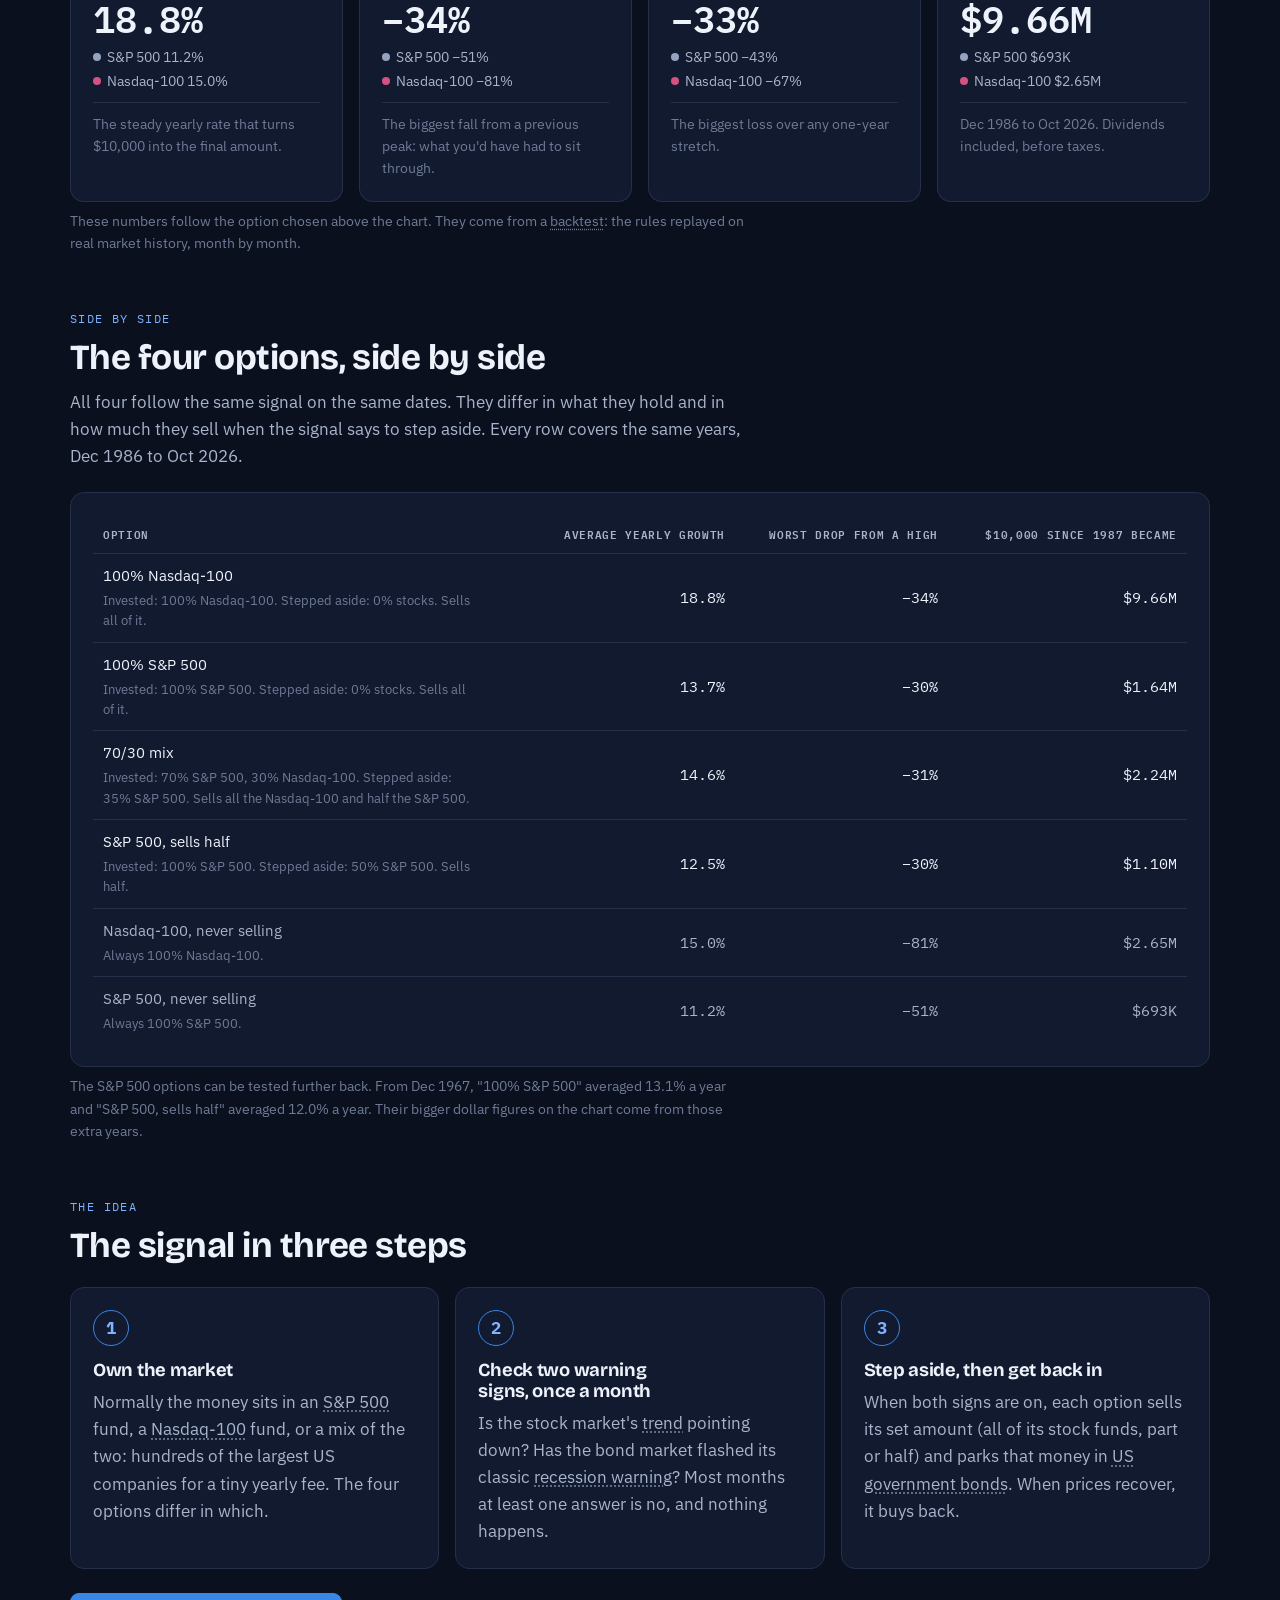
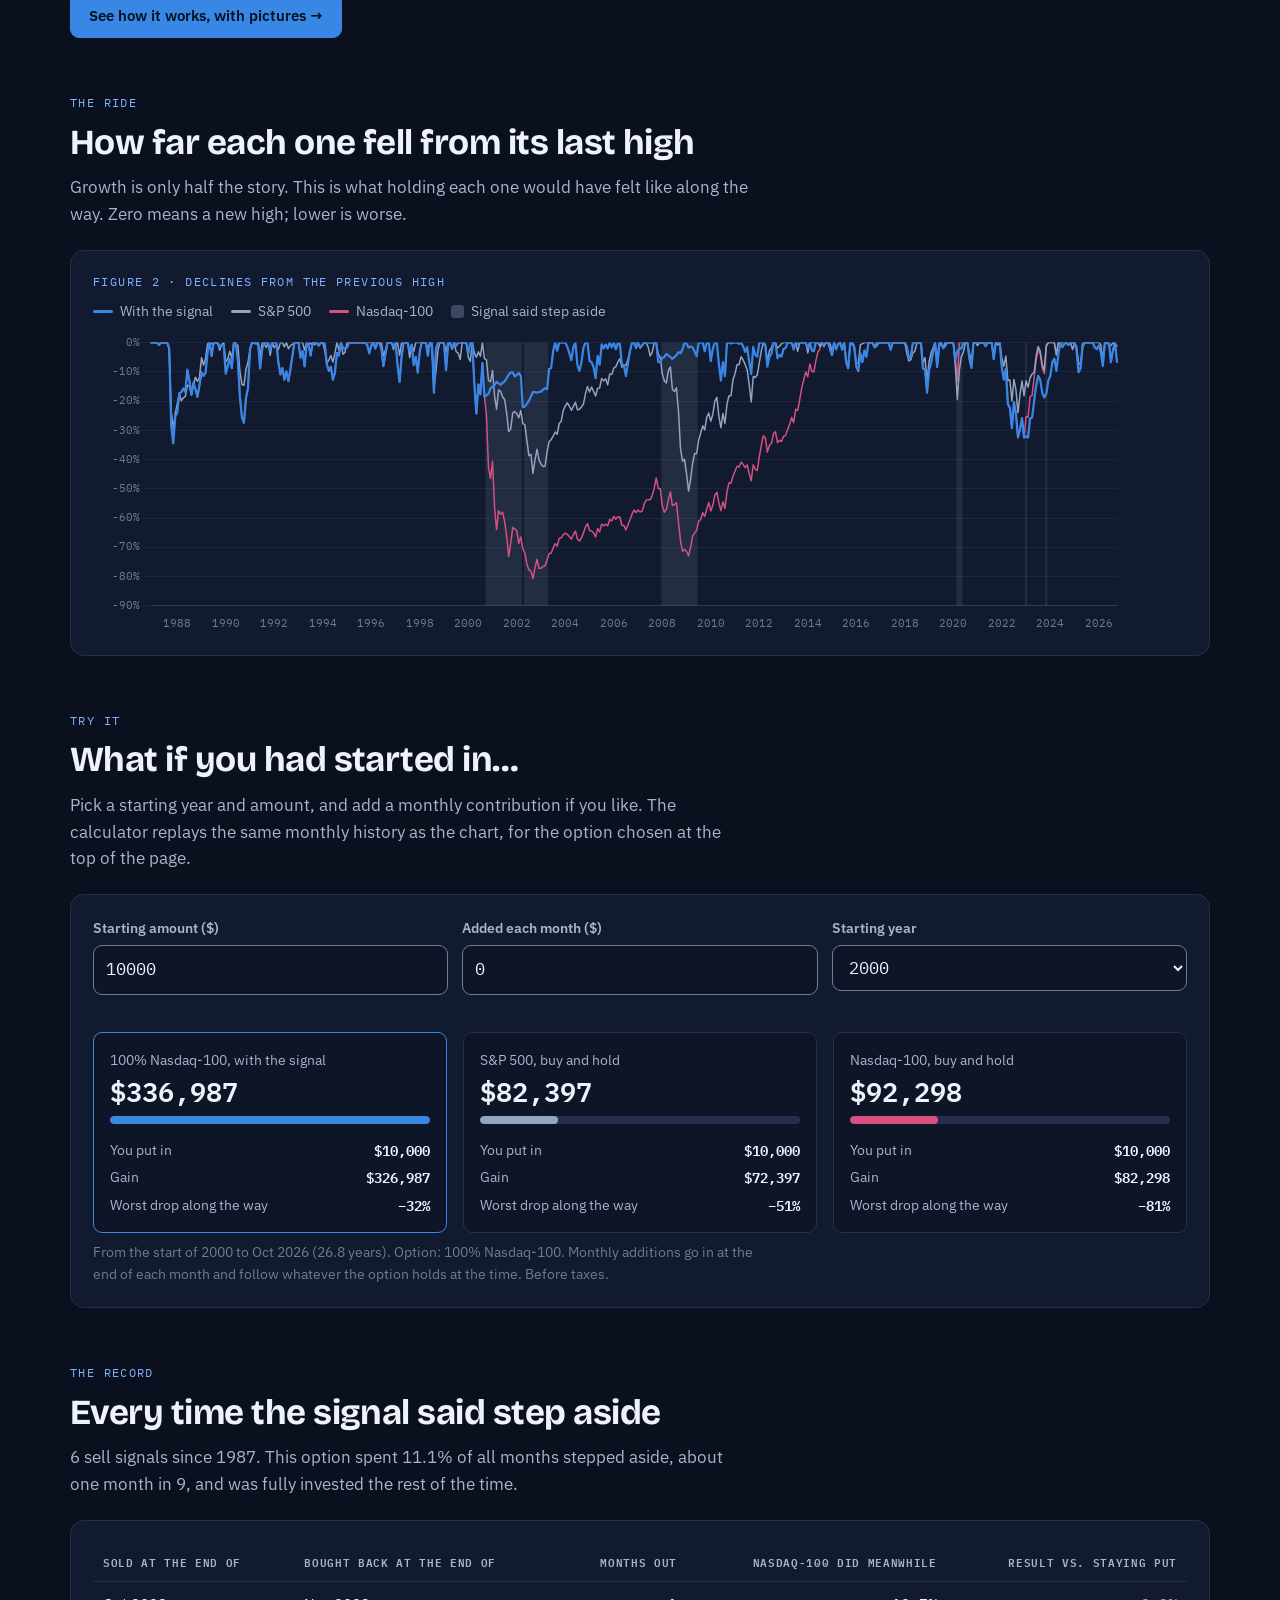
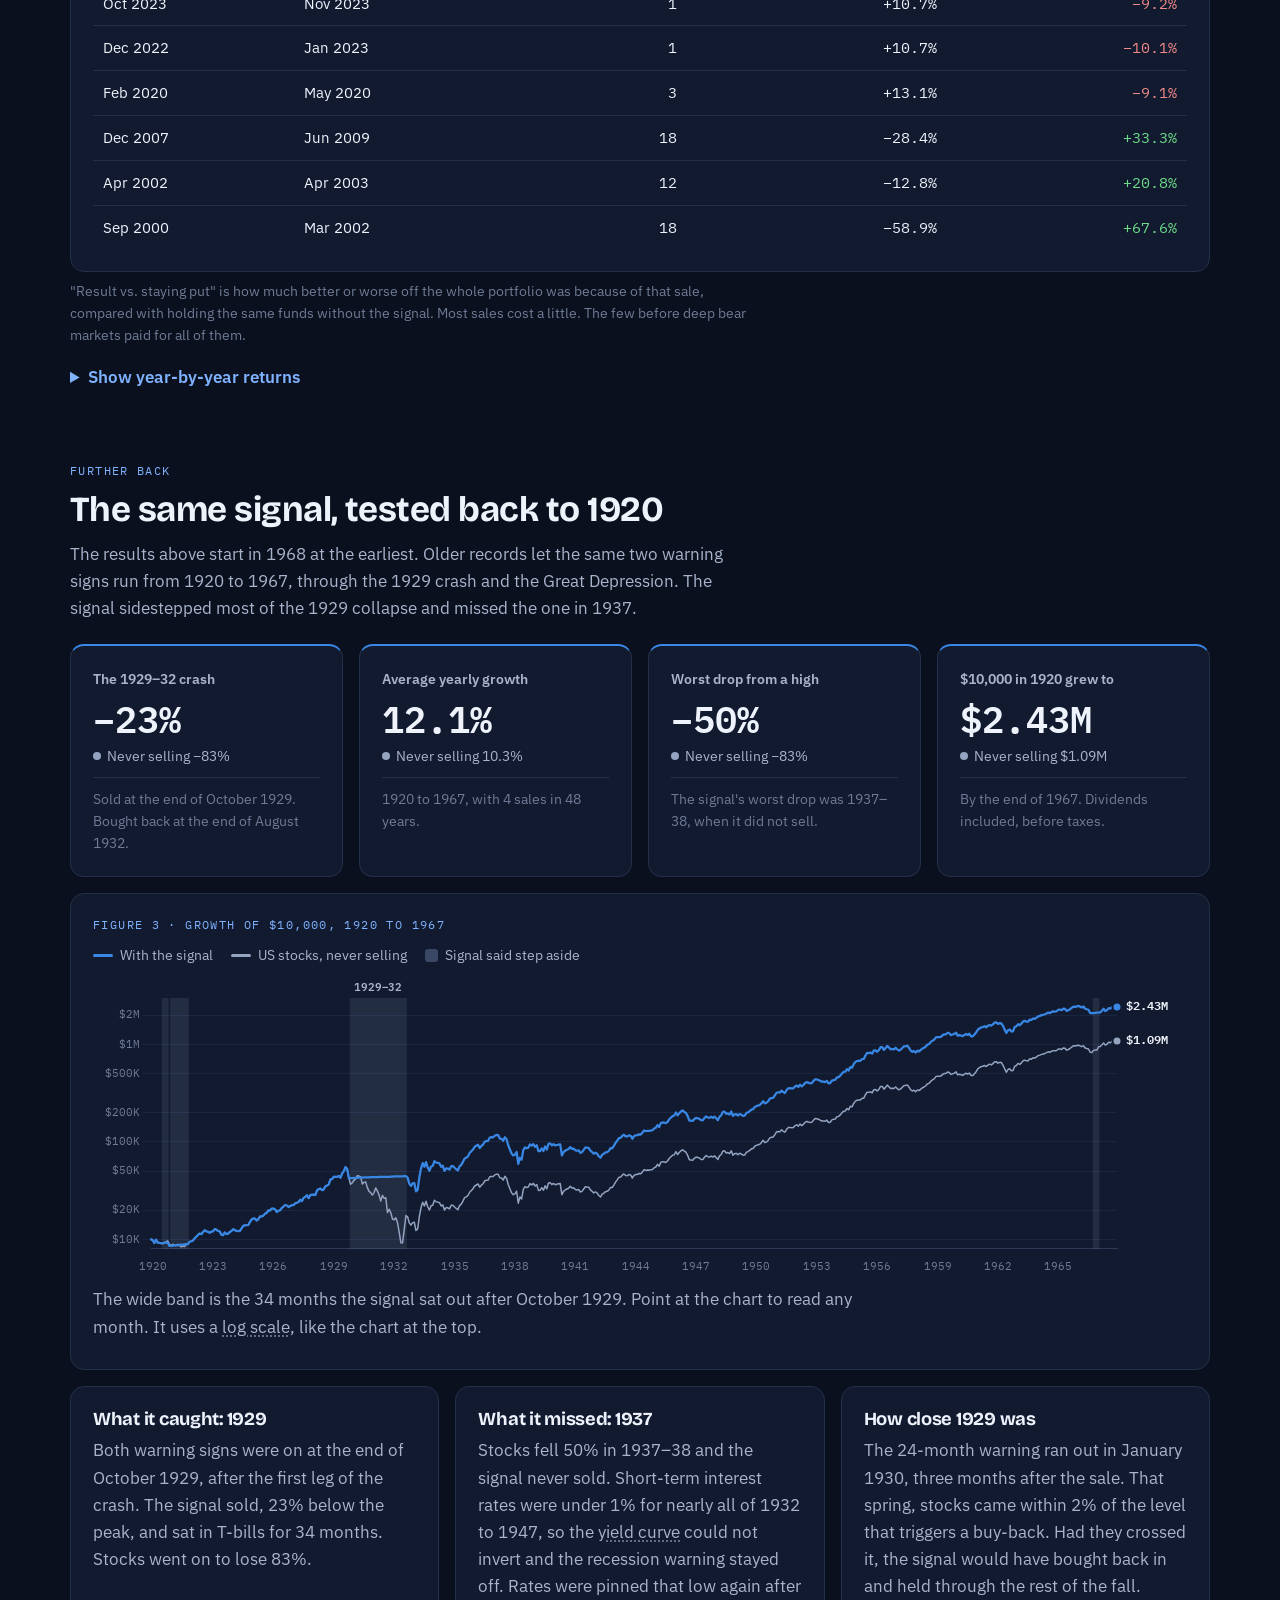
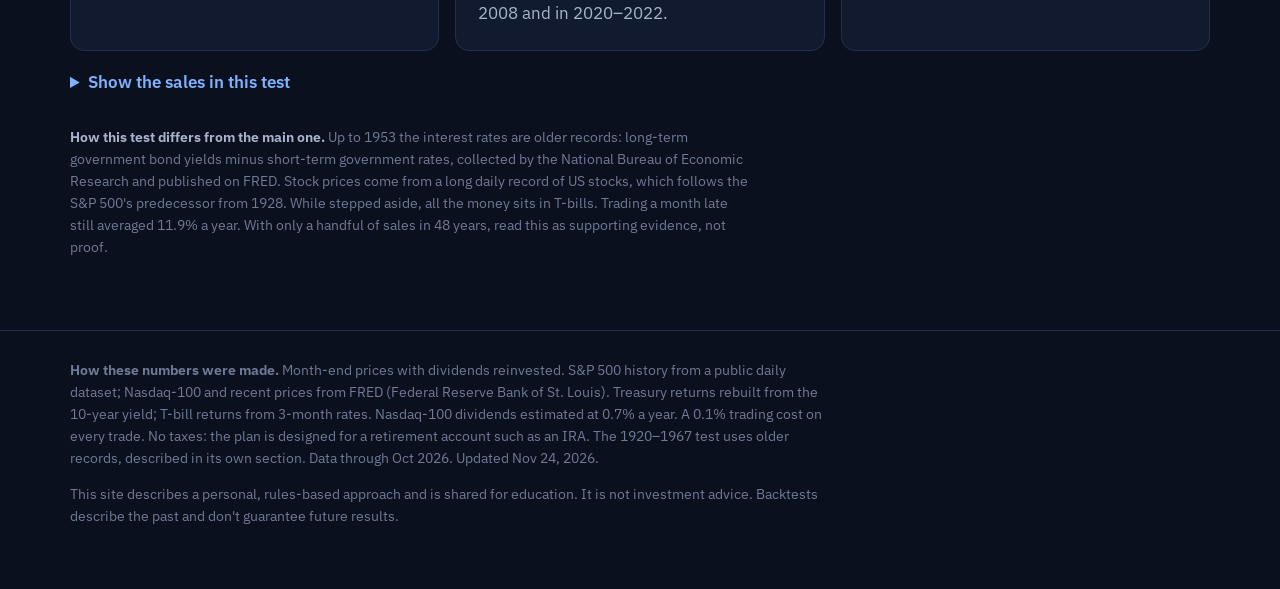
==== commit 7590be99: "Add the 1920-1967 test" ====
--- a/index.html
+++ b/index.html
@@ -11,11 +11,11 @@
   <link rel="preconnect" href="https://fonts.gstatic.com" crossorigin>
   <link rel="stylesheet" href="https://fonts.googleapis.com/css2?family=Bricolage+Grotesque:opsz,wght@12..96,400..800&amp;family=IBM+Plex+Mono:wght@400;500;600&amp;family=IBM+Plex+Sans:wght@400;500;600&amp;display=swap">
   <!-- The ?v=... on each file is a version stamp: when it changes, browsers fetch the new file instead of an old saved copy. -->
-  <link rel="stylesheet" href="assets/style.css?v=94b6d9b3">
+  <link rel="stylesheet" href="assets/style.css?v=2f9714df">
   <!-- "defer" = download now, run once the page is ready, in this order: chart library, helpers, this page. -->
   <script defer src="assets/vendor/chart.umd.js?v=4.4.1"></script>
-  <script defer src="assets/common.js?v=94b6d9b3"></script>
-  <script defer src="assets/home.js?v=94b6d9b3"></script>
+  <script defer src="assets/common.js?v=2f9714df"></script>
+  <script defer src="assets/home.js?v=2f9714df"></script>
 </head>
 <body data-page="home" data-charts="yes">
   <header class="nav">
@@ -83,7 +83,7 @@
             <button type="button" class="btn play" id="play"><svg viewBox="0 0 24 24" fill="none" stroke="currentColor" stroke-width="2.2" stroke-linecap="round" stroke-linejoin="round" aria-hidden="true"><path d="M8 5l11 7-11 7z" /></svg><span>Play the history</span></button>
           </div>
           <p class="chart-note" id="reading"></p>
-          <p class="chart-fine">Point at the chart to read any month. The full history uses a <a class="term" href="learn.html#log-scale">log scale</a>, so each step up the side is the same percentage gain. Zooming to a period restarts every line at $10,000. The S&amp;P-only view runs the same rules back to 1968, before Nasdaq-100 data exists.</p>
+          <p class="chart-fine">Point at the chart to read any month. The full history uses a <a class="term" href="learn.html#log-scale">log scale</a>, so each step up the side is the same percentage gain. Zooming to a period restarts every line at $10,000. The two S&amp;P 500 options run the same rules back to 1968, before Nasdaq-100 data exists.<span id="early-link" hidden> A rougher test of the same signal goes <a href="#since-1920">back to 1920</a>.</span></p>
         </div>
       </div>
     </section>
@@ -200,11 +200,53 @@
         </details>
       </div>
     </section>
+    <!-- The 1920-1967 test. home.js fills it from data/test-1920-1967.json, a one-time file that never updates.
+         The section stays hidden if that file is missing. -->
+    <section class="section section-early" id="since-1920" hidden>
+      <div class="wrap">
+        <header class="section-head">
+          <p class="kicker">Further back</p>
+          <h2>The same signal, tested back to 1920</h2>
+          <p class="intro">The results above start in 1968 at the earliest. Older records let the same two warning signs run from 1920 to 1967, through the 1929 crash and the Great Depression. The signal sidestepped most of the 1929 collapse and missed the one in 1937.</p>
+        </header>
+        <div class="stats">
+          <div class="stat"><div class="stat-label">The 1929–32 crash</div><div class="stat-value" id="e-crash">–</div><div class="compare" id="e-crash-b"></div><div class="stat-explain">Sold at the end of October 1929. Bought back at the end of August 1932.</div></div>
+          <div class="stat"><div class="stat-label">Average yearly growth</div><div class="stat-value" id="e-cagr">–</div><div class="compare" id="e-cagr-b"></div><div class="stat-explain">1920 to 1967, with <span id="e-sales">4</span> sales in 48 years.</div></div>
+          <div class="stat"><div class="stat-label">Worst drop from a high</div><div class="stat-value" id="e-dd">–</div><div class="compare" id="e-dd-b"></div><div class="stat-explain">The signal's worst drop was 1937–38, when it did not sell.</div></div>
+          <div class="stat"><div class="stat-label">$10,000 in 1920 grew to</div><div class="stat-value" id="e-end">–</div><div class="compare" id="e-end-b"></div><div class="stat-explain">By the end of 1967. Dividends included, before taxes.</div></div>
+        </div>
+        <div class="panel chart-card">
+          <p class="fig-label">Figure 3 · Growth of $10,000, 1920 to 1967</p>
+          <div class="legend-static">
+            <span><i class="key-line" style="background:var(--c-plan)"></i>With the signal</span>
+            <span><i class="key-line" style="background:var(--c-sp)"></i>US stocks, never selling</span>
+            <span><i class="key-box"></i>Signal said step aside</span>
+          </div>
+          <div class="chart-box mid"><canvas id="early-growth" role="img" aria-label="Growth of $10,000 from 1920 to 1967: with the signal compared with never selling"></canvas></div>
+          <p class="chart-note">The wide band is the 34 months the signal sat out after October 1929. Point at the chart to read any month. It uses a <a class="term" href="learn.html#log-scale">log scale</a>, like the chart at the top.</p>
+        </div>
+        <div class="cards cols-3">
+          <div class="card"><h3>What it caught: 1929</h3><p>Both warning signs were on at the end of October 1929, after the first leg of the crash. The signal sold, 23% below the peak, and sat in T-bills for 34 months. Stocks went on to lose 83%.</p></div>
+          <div class="card"><h3>What it missed: 1937</h3><p>Stocks fell 50% in 1937–38 and the signal never sold. Short-term interest rates were under 1% for nearly all of 1932 to 1947, so the <a class="term" href="learn.html#yield-curve">yield curve</a> could not invert and the recession warning stayed off. Rates were pinned that low again after 2008 and in 2020–2022.</p></div>
+          <div class="card"><h3>How close 1929 was</h3><p>The 24-month warning ran out in January 1930, three months after the sale. That spring, stocks came within 2% of the level that triggers a buy-back. Had they crossed it, the signal would have bought back in and held through the rest of the fall.</p></div>
+        </div>
+        <details class="more">
+          <summary>Show the sales in this test</summary>
+          <div class="panel table-wrap">
+            <table>
+              <thead><tr><th>Sold at the end of</th><th>Bought back at the end of</th><th class="num">Months out</th><th class="num">Stocks did meanwhile</th><th class="num">Result vs. staying put</th></tr></thead>
+              <tbody id="early-sales"></tbody>
+            </table>
+          </div>
+        </details>
+        <p class="fine"><strong>How this test differs from the main one.</strong> Up to 1953 the interest rates are older records: long-term government bond yields minus short-term government rates, collected by the National Bureau of Economic Research and published on FRED. Stock prices come from a long daily record of US stocks, which follows the S&amp;P 500's predecessor from 1928. While stepped aside, all the money sits in T-bills. Trading a month late still averaged <span id="e-late">–</span> a year. With only a handful of sales in 48 years, read this as supporting evidence, not proof.</p>
+      </div>
+    </section>
   </main>
 
   <footer class="footer">
     <div class="wrap">
-      <p><strong>How these numbers were made.</strong> Month-end prices with dividends reinvested. S&amp;P 500 history from a public daily dataset; Nasdaq-100 and recent prices from FRED (Federal Reserve Bank of St. Louis). Treasury returns rebuilt from the 10-year yield; T-bill returns from 3-month rates. Nasdaq-100 dividends estimated at 0.7% a year. A 0.1% trading cost on every trade. No taxes: the plan is designed for a retirement account such as an IRA. <span id="updated"></span></p>
+      <p><strong>How these numbers were made.</strong> Month-end prices with dividends reinvested. S&amp;P 500 history from a public daily dataset; Nasdaq-100 and recent prices from FRED (Federal Reserve Bank of St. Louis). Treasury returns rebuilt from the 10-year yield; T-bill returns from 3-month rates. Nasdaq-100 dividends estimated at 0.7% a year. A 0.1% trading cost on every trade. No taxes: the plan is designed for a retirement account such as an IRA. The 1920–1967 test uses older records, described in its own section. <span id="updated"></span></p>
       <p>This site describes a personal, rules-based approach and is shared for education. It is not investment advice. Backtests describe the past and don't guarantee future results.</p>
     </div>
   </footer>
--- a/assets/style.css
+++ b/assets/style.css
@@ -179,6 +179,8 @@
 .up { color: var(--good-ink); }
 .down { color: var(--bad-ink); }
 details.more { margin-top: 18px; }
+.section-early .stats + .panel, .section-early .panel + .cards { margin-top: 16px; }
+.section-early .fine { margin-top: 16px; }
 details > summary { cursor: pointer; font-family: var(--font-ui); font-weight: 600; color: var(--link); margin-bottom: 14px; }
 
 /* how it works */
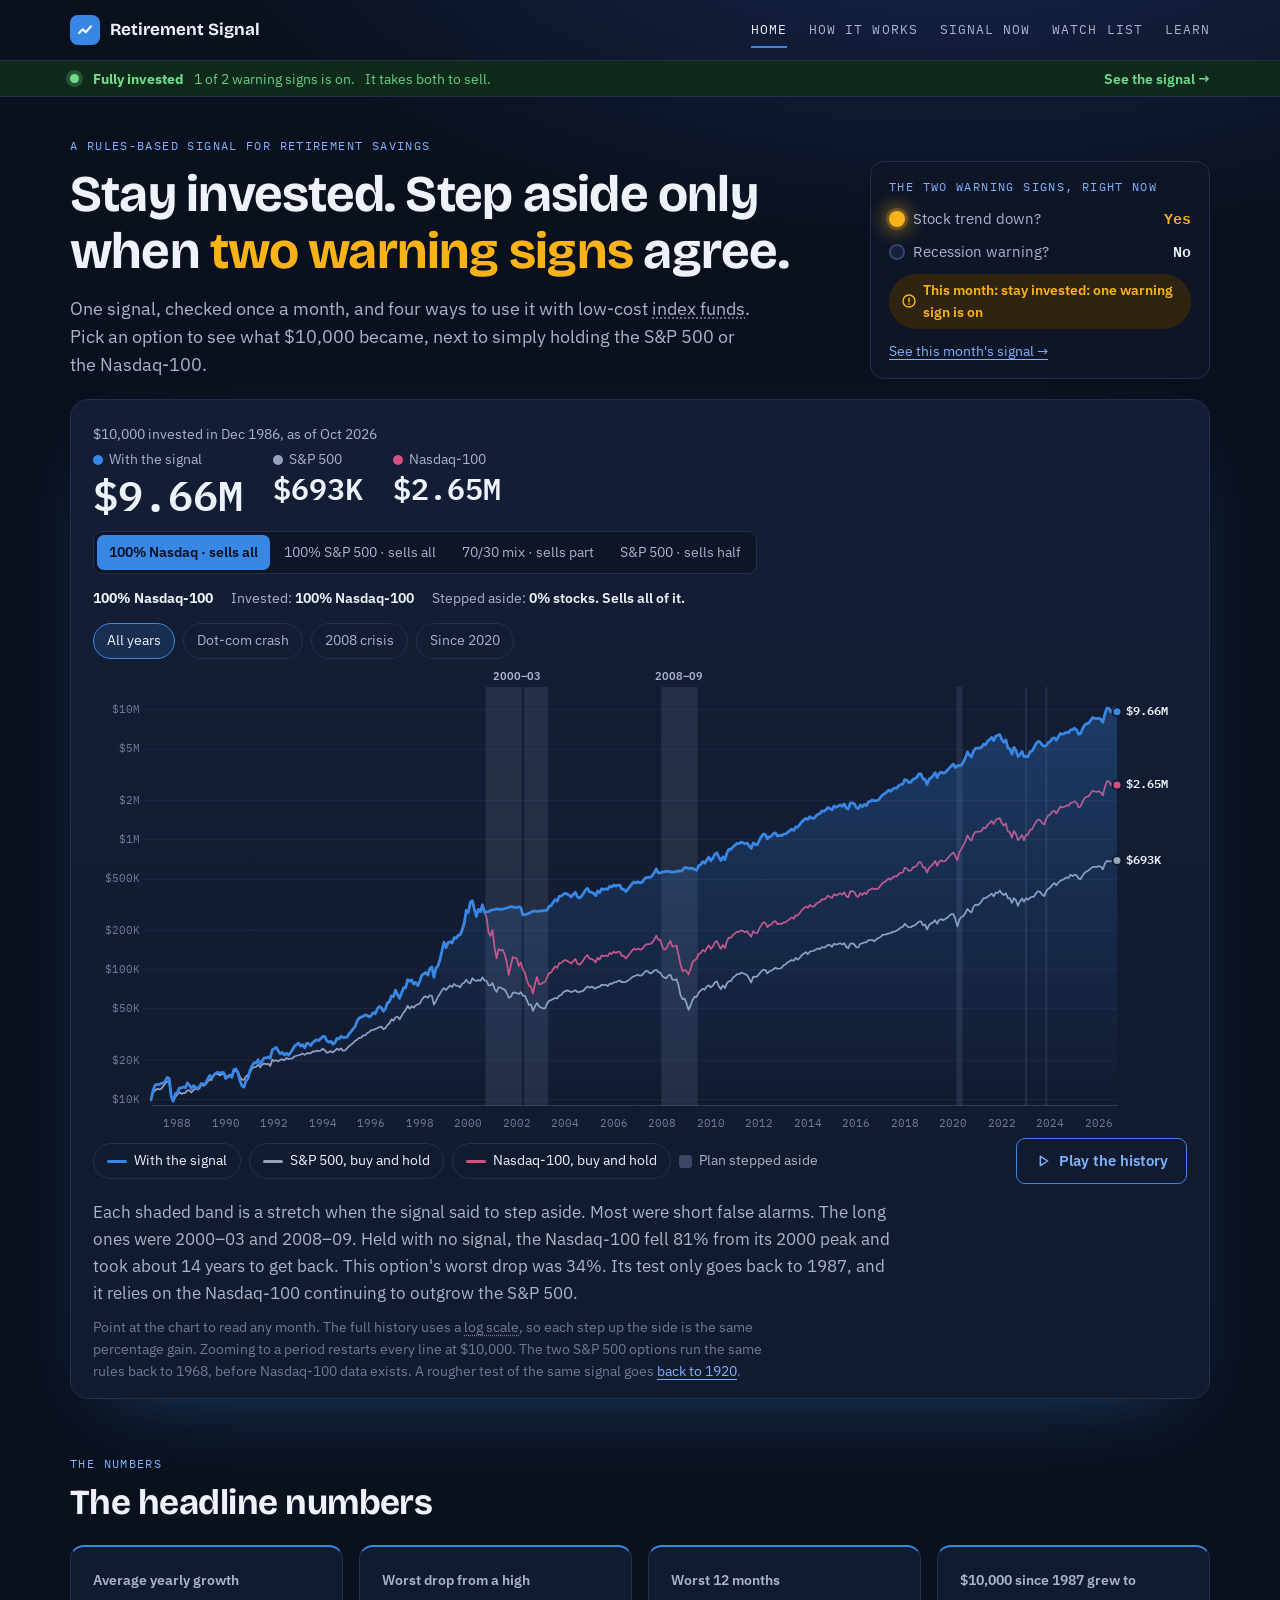
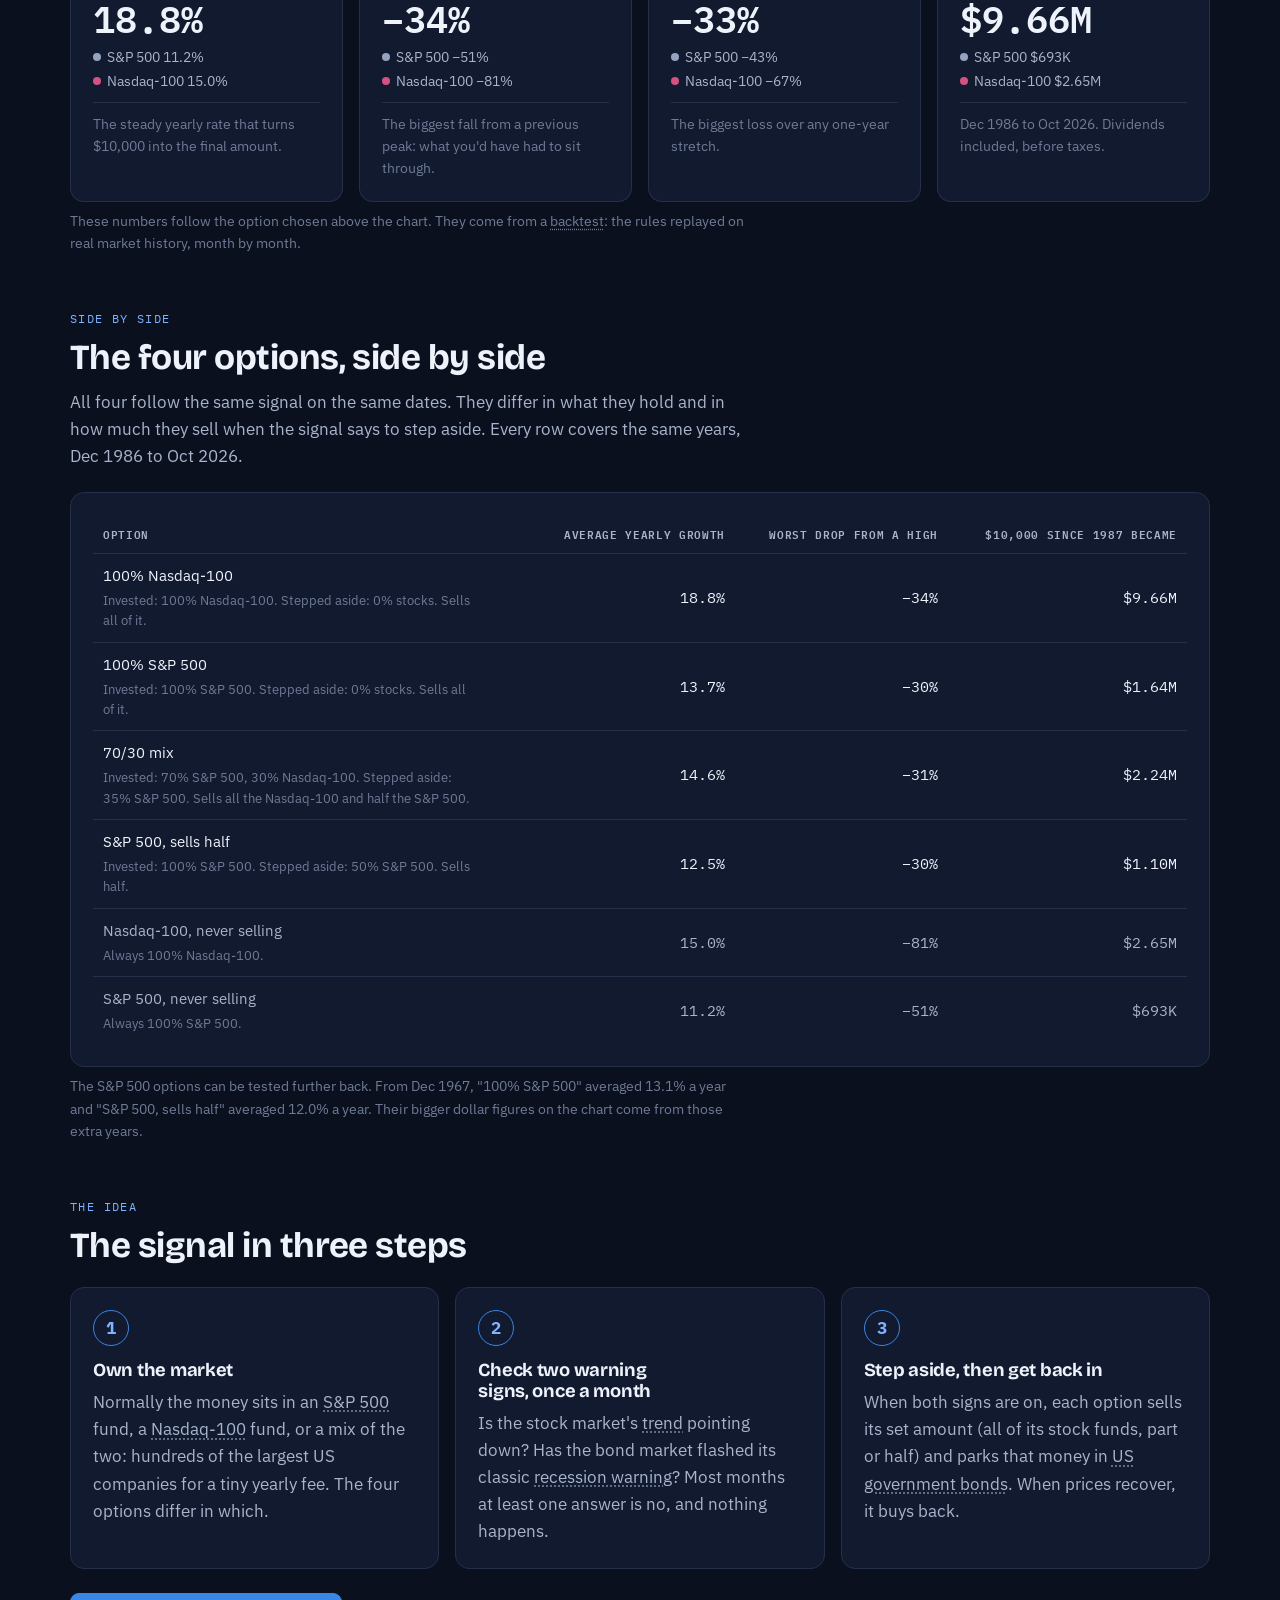
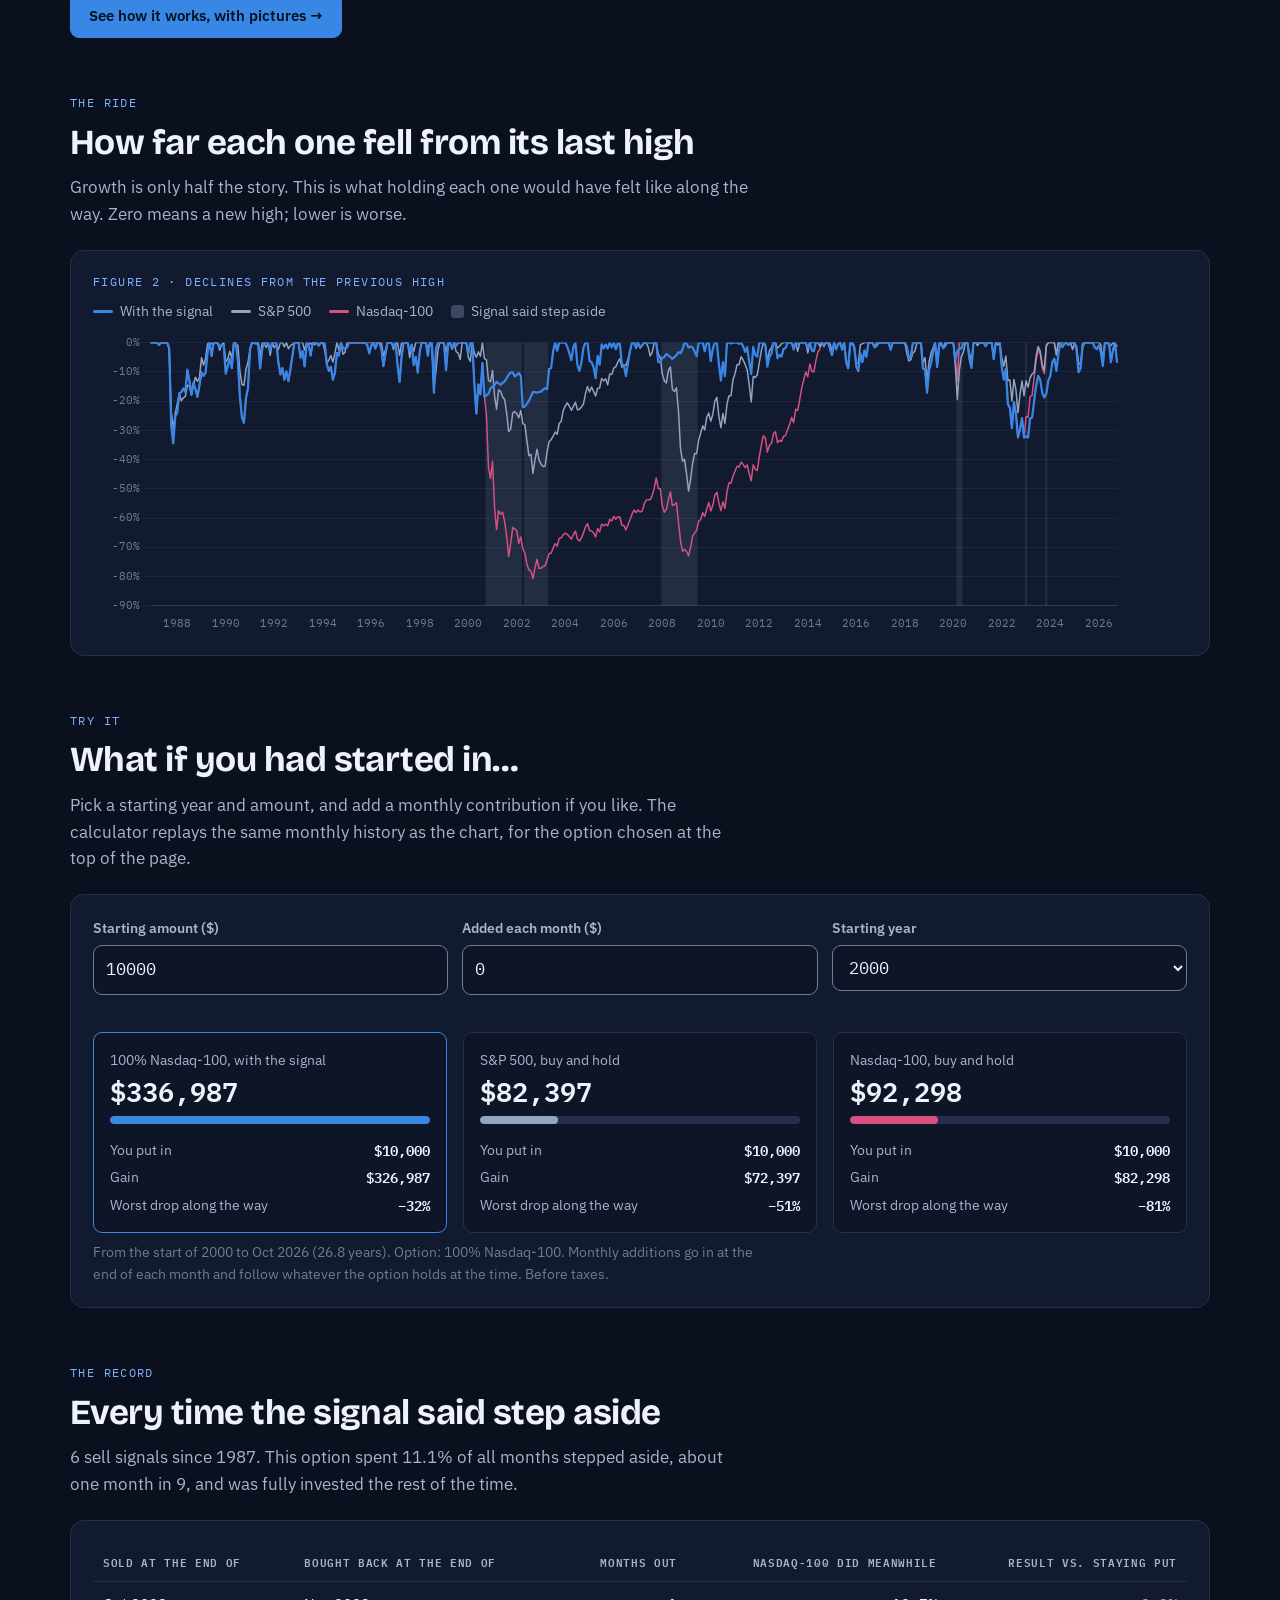
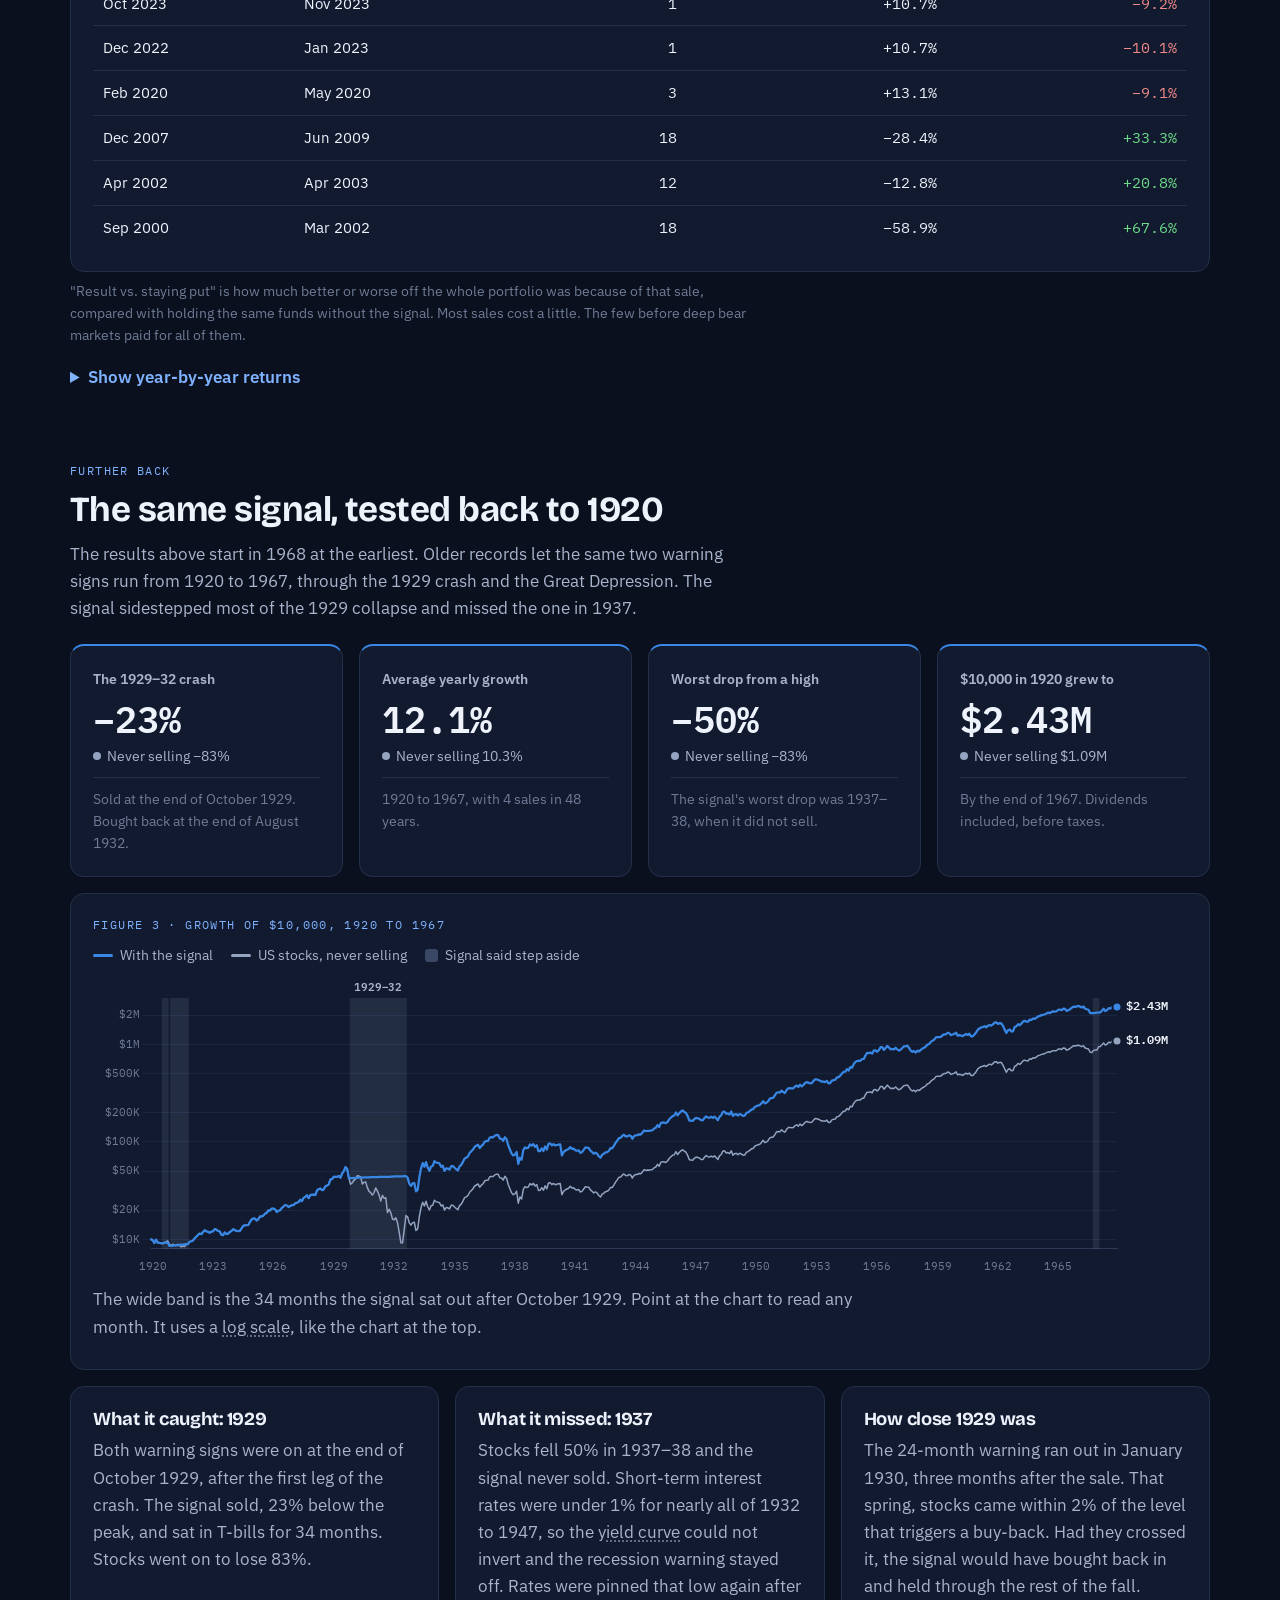
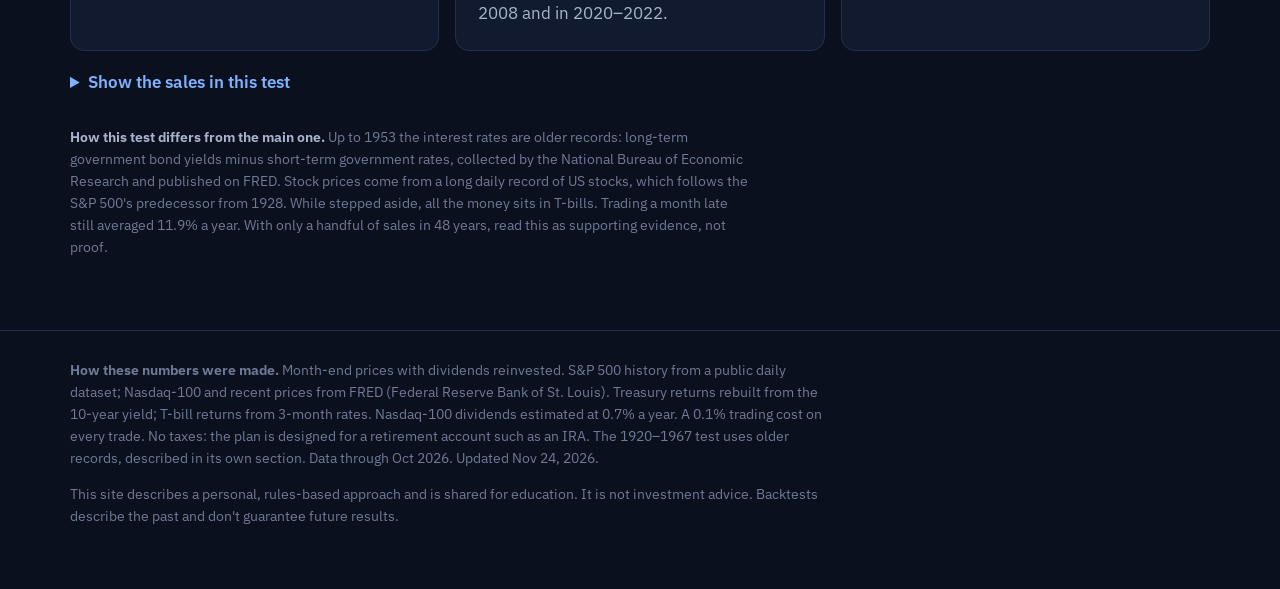
==== commit 03d5cfa7: "Add an automatic Watch list page A new page (watch.html) shows the conditions that could change how " ====
--- a/index.html
+++ b/index.html
@@ -25,6 +25,7 @@
         <a class="link" href="index.html">Home</a>
         <a class="link" href="framework.html">How it works</a>
         <a class="link" href="signal.html">Signal now</a>
+        <a class="link" href="watch.html">Watch list</a>
         <a class="link" href="learn.html">Learn</a>
       </nav>
     </div>
--- a/assets/style.css
+++ b/assets/style.css
@@ -371,3 +371,13 @@
 .meter-track { background: linear-gradient(90deg, #3a2c10 0 50%, #12301f 50% 100%); }
 .footer { color: var(--ink-3); }
 @media (max-width: 979px) { .hero-side { order: 3; } }
+
+/* watch list page */
+.watch-key { display: flex; flex-wrap: wrap; align-items: center; gap: 8px 10px; margin-top: 14px; }
+.watch-key .pill { margin-left: 10px; }
+.watch-key .pill:first-child { margin-left: 0; }
+.watch-item h3 { font-size: 1.2rem; margin: 12px 0 10px; }
+.watch-item p { color: var(--ink-2); }
+.watch-item .kv { margin-bottom: 14px; }
+.watch-item .fine { margin: 0; }
+.watch-item .stale { color: var(--warn-ink); margin-bottom: 6px; }
